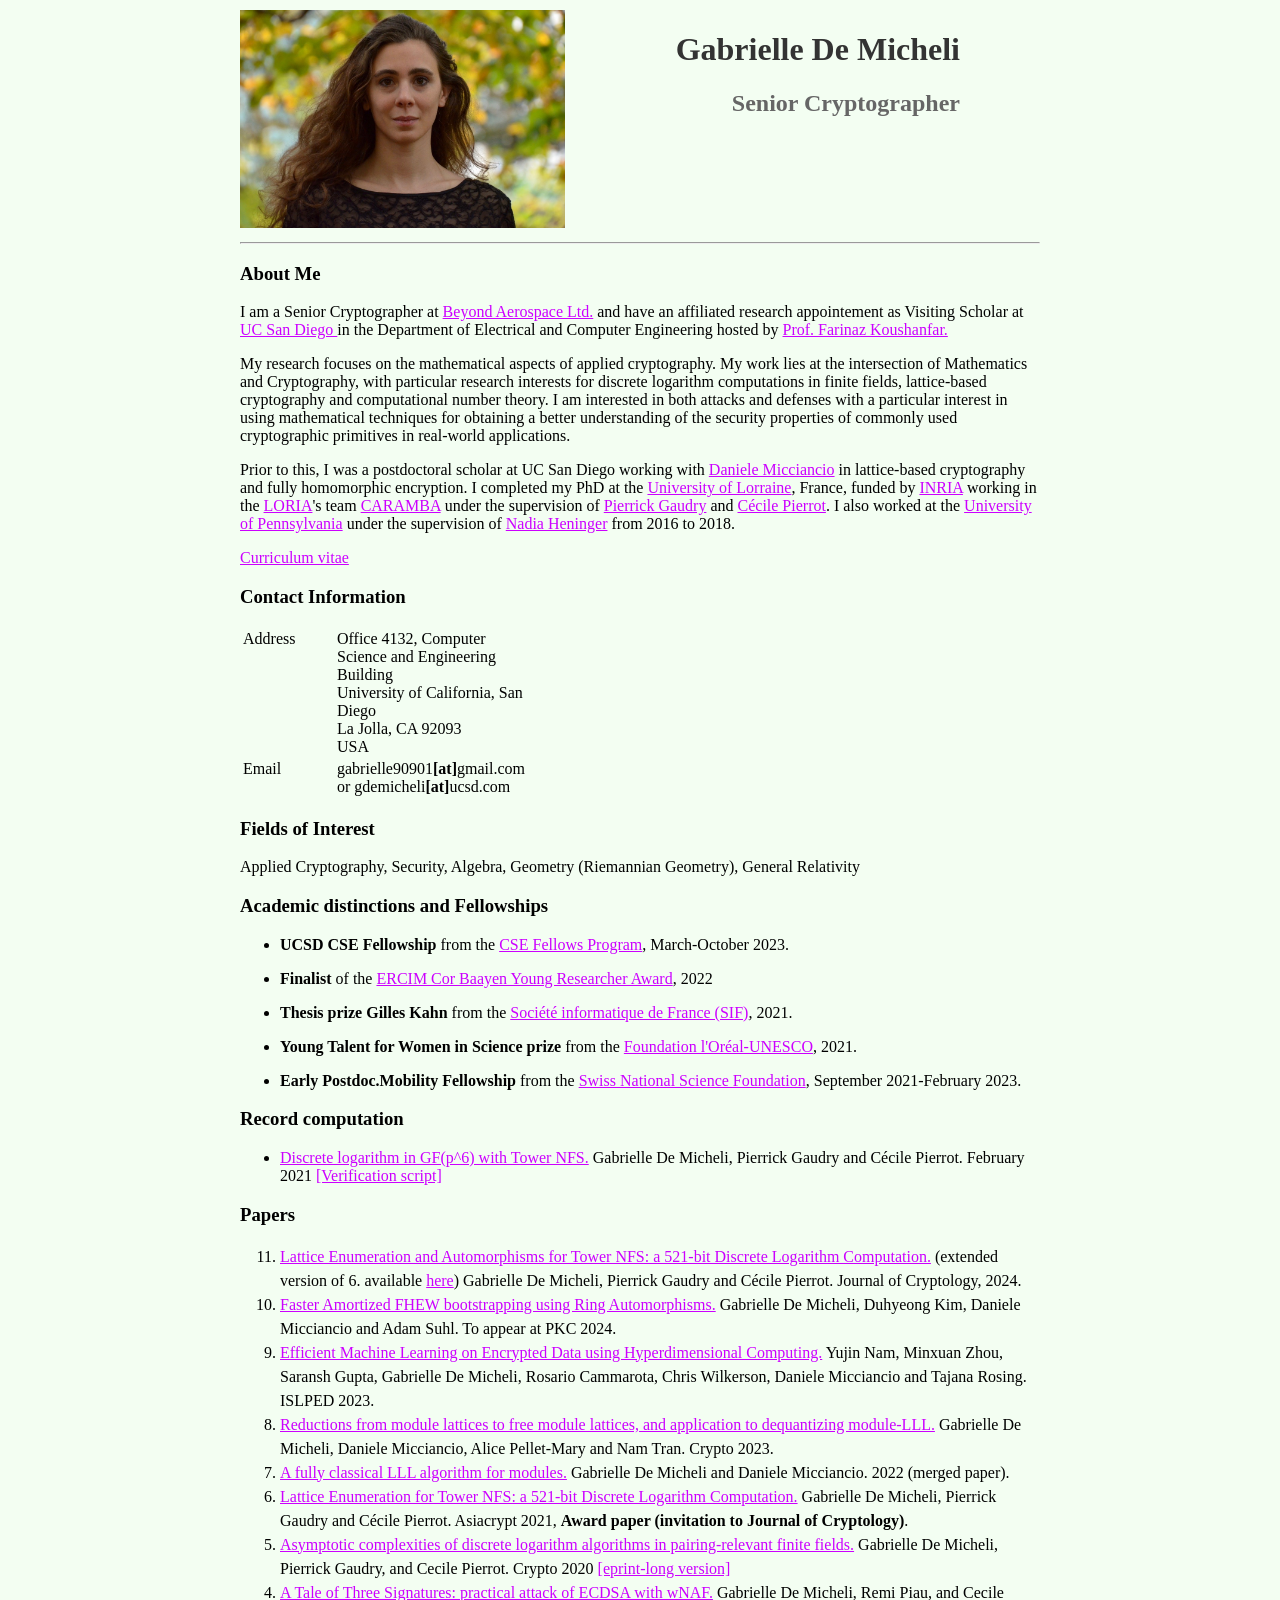
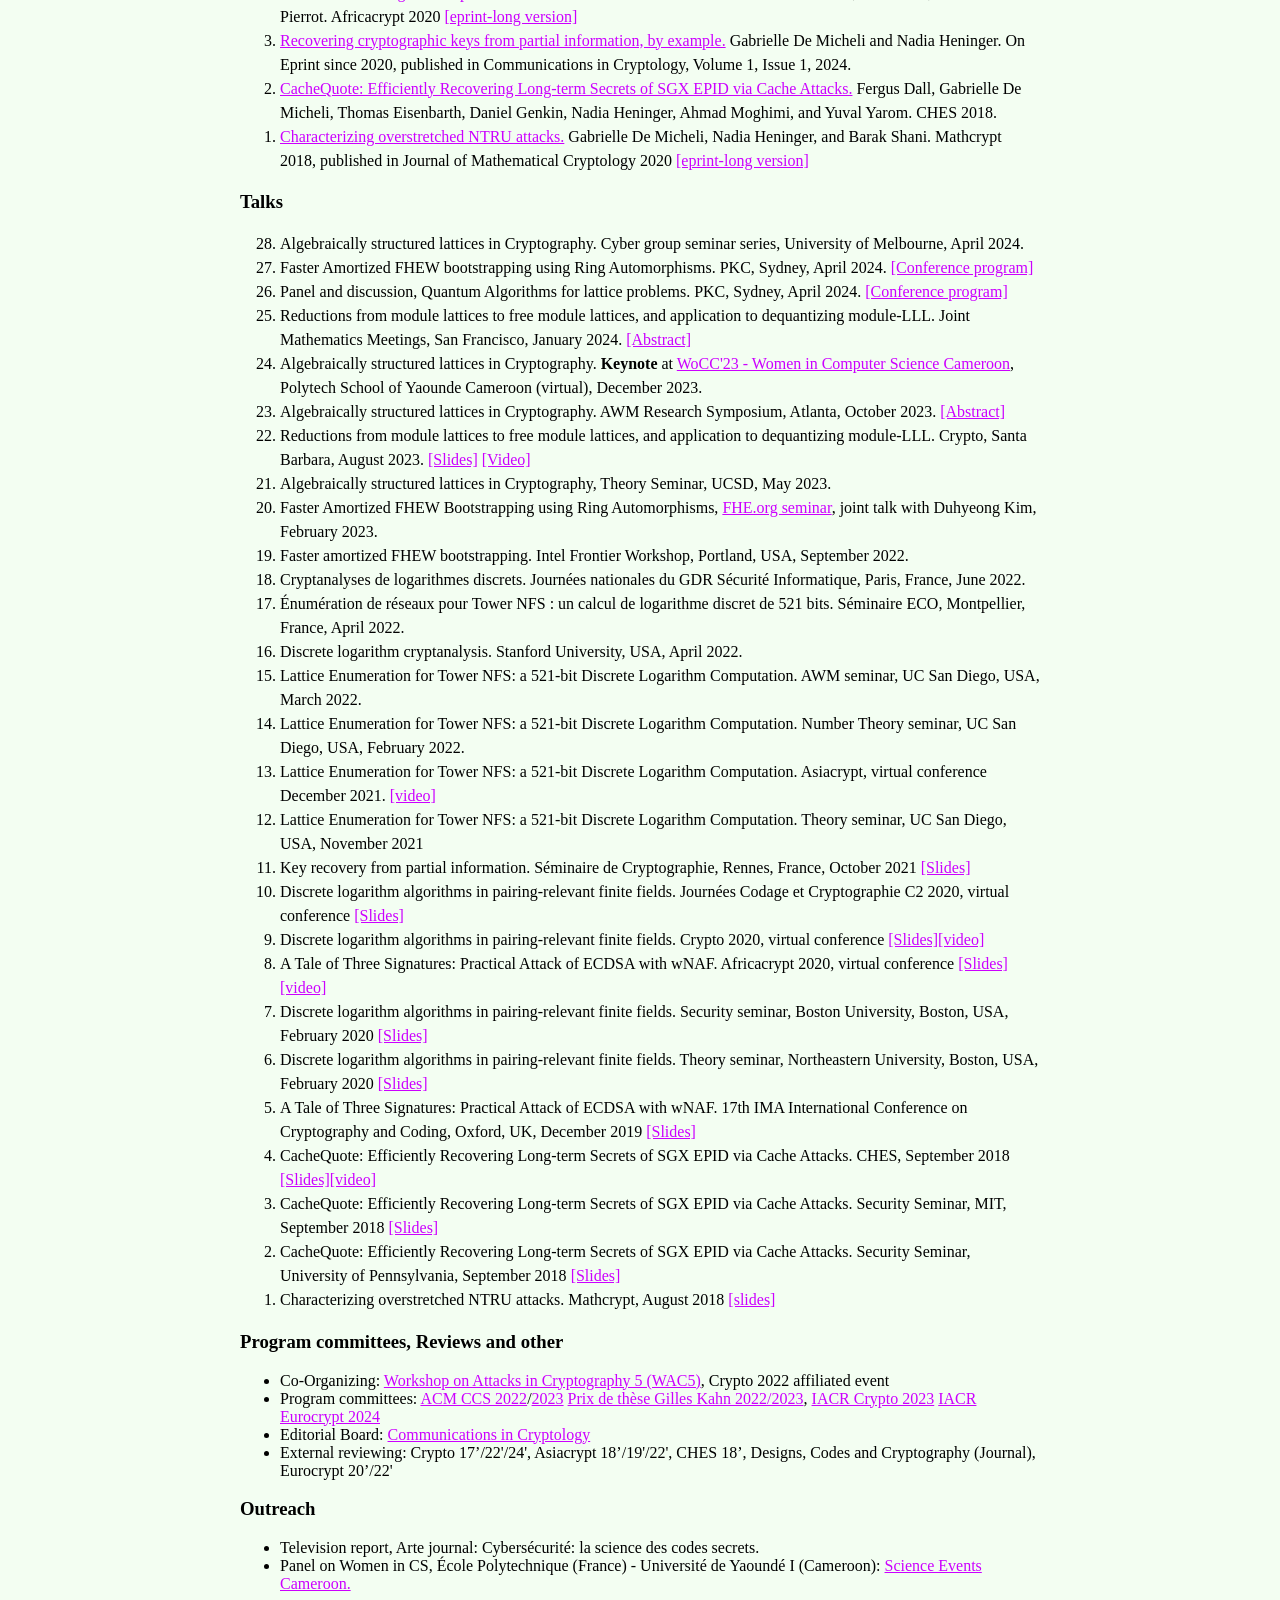
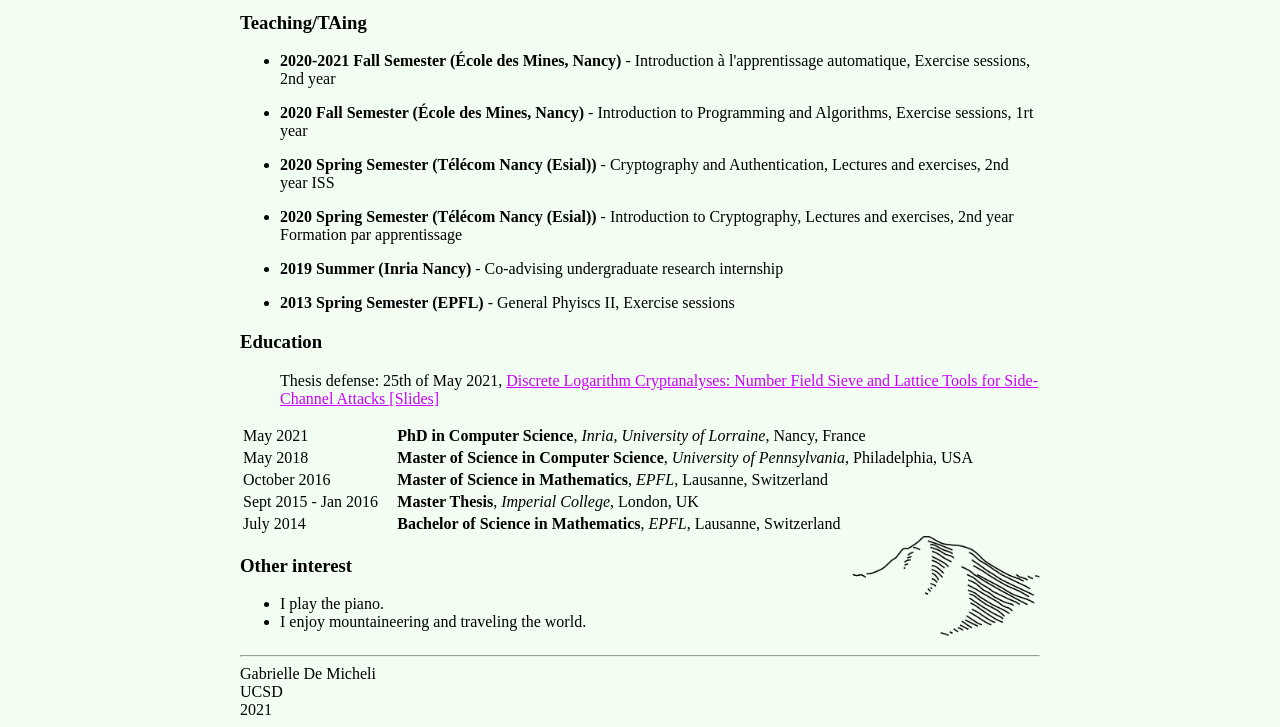
==== index.html @ eb9f6f43 "talk update" ====
<!doctype html>
<html>
  <head>
    <meta charset="utf-8">
    <meta name=keywords content="Gabrielle De Micheli"/> <meta name=description content="Gabrielle De Micheli's Personal Homepage"/>
    <title>Gabrielle De Micheli</title>
    <link rel="stylesheet" type="text/css" href="style.css" />
  </head>
  <body>
    <div class="content" itemscope itemtype="http://schema.org/Person" role="main">
	<div id="headshot" class="header"> <img itemprop="image" src="headshot.jpeg" alt="Gabrielle De Micheli" width="325px" height="218px" /> </div>
      <div id="header">
	<div id="heading">
	  <h1 itemprop="name"><span itemprop="givenName">Gabrielle</span><span itemprop="familyName"> De Micheli</span></h1>
	  <h2 itemprop="jobTitle">Senior Cryptographer</h2>
	</div>

      </div>
      <div id="information">
	<hr>
	<div id="about">
	  <h3>About Me</h3>

    <p> I am a Senior Cryptographer at <a href = "https://www.beyondaerospace.com/">Beyond Aerospace Ltd.</a> and have an affiliated research appointement as Visiting Scholar at <a href = "https://ece.ucsd.edu/">UC San Diego </a> in the Department of Electrical and Computer Engineering hosted by <a href="https://farinaz.eng.ucsd.edu/home">Prof. Farinaz Koushanfar.</a>

  
<p>My research focuses on the mathematical aspects of applied cryptography. My work lies at the intersection of Mathematics and 
Cryptography, with particular research interests for discrete logarithm computations in finite fields, lattice-based cryptography and computational number theory. I am interested
in both attacks and defenses with a particular interest in using mathematical techniques for obtaining
a better understanding of the security properties of commonly used cryptographic primitives in
real-world applications.   <p>

<p>Prior to this, I was a postdoctoral scholar at UC San Diego working with <a href="https://cseweb.ucsd.edu/~daniele/">Daniele Micciancio</a> in lattice-based cryptography and fully homomorphic encryption. I completed my PhD at the <a href="http://www.univ-lorraine.fr/">University of Lorraine</a>, France, funded by <a href="https://www.inria.fr/en/">INRIA</a> working in the <a href="http://www.loria.fr/fr/">LORIA</a>'s team <a href="http://caramba.loria.fr/">CARAMBA</a> under the supervision of <a href="https://members.loria.fr/PGaudry/
">Pierrick Gaudry</a> and <a href="https://members.loria.fr/CPierrot/
">Cécile Pierrot</a>. 
I also worked at the <a href="http://www.upenn.edu">University of Pennsylvania</a> under the supervision of <a href="https://www.cis.upenn.edu/~nadiah/">Nadia Heninger</a> from 2016 to 2018. <p>

<a href = "CV.pdf">Curriculum vitae</a>
	

	       
	<div id="contact">
	  <h3> Contact Information</h3>
	  <table>
            <tbody>
              <tr>
		<td width="90" height="95" valign="top">Address</td>
		<td width="160" valign="top" itemprop="address" itemtype="http://schema.org/PostalAddress"><span itemprop="streetAddress">Office 4132, Computer Science and Engineering Building<br />
		    University of California, San Diego<br />
		    La Jolla, CA </span><span itemprop="postalCode">92093</span><br />
		  <span itemprop="country">USA</span></td>
              </tr>
              <tr>
		<td height="36" valign="top">Email</td>
		<td valign="top">gabrielle90901<strong>[at]</strong>gmail.com or gdemicheli<strong>[at]</strong>ucsd.com </td>



            </tbody>
	  </table>
	</div>

	<div id="interests">
	  <h3>Fields of Interest</h3>
	  <p>Applied Cryptography, Security, Algebra, Geometry (Riemannian Geometry), General Relativity</p>
	</div>

    <div id="academic distinctions">
    <h3>Academic distinctions and Fellowships</h3>
     <ul>
    <li><strong>UCSD CSE Fellowship</strong> from the <a href="https://sites.google.com/eng.ucsd.edu/cse-fellows/">CSE Fellows Program</a>, March-October 2023.</li>
    </ul>
    <ul>
      <li>
    <strong>Finalist</strong> of the <a href ="https://www.ercim.eu/news/517-fabio-carrara-is-the-winner-of-the-2022-ercim-cor-baayen-young-researcher-award">ERCIM Cor Baayen Young Researcher Award</a>, 2022
  </li>
    </ul>
      <ul>
    <li><strong>Thesis prize Gilles Kahn</strong> from the <a href="https://www.societe-informatique-de-france.fr/recherche/prix-de-these-gilles-kahn/">Société informatique de France (SIF)</a>, 2021.</li>
    </ul>
     <ul>
    <li><strong>Young Talent for Women in Science prize</strong> from the <a href="https://www.forwomeninscience.com/authority/france---national-program">Foundation l'Oréal-UNESCO</a>, 2021.</li>
    </ul>
    <ul>
    <li><strong>Early Postdoc.Mobility Fellowship</strong> from the <a href="https://www.snf.ch/en">Swiss National Science Foundation</a>, September 2021-February 2023.</li>
    </ul>
  </div>



<div id = "Record computation">
         <h3>Record computation</h3>
         <ul>
<li>  <a href = "announce.txt">Discrete logarithm in GF(p^6) with Tower NFS.</a> Gabrielle De Micheli, Pierrick Gaudry and  Cécile Pierrot. February 2021 <a href = "verif_log.sage">[Verification script]</a></li>
</ul>
</div>

<!-- <div id = "Preprints">
         <h3>Preprints</h3>
         
         <ol reversed style="line-height: 1.5em; margin-bottom: 15px">
          <li>  <a href = "https://eprint.iacr.org/2023/112">Faster Amortized FHEW bootstrapping using Ring Automorphisms.</a> Gabrielle De Micheli, Duhyeong Kim, Daniele Micciancio and Adam Suhl. 2023 (In submission)
</li>
          <li>  <a href = "https://eprint.iacr.org/2022/1356">A fully classical LLL algorithm for modules.</a> Gabrielle De Micheli and Daniele Micciancio. 2022 (In submission)
</li>
<li>  <a href = "https://eprint.iacr.org/2020/1506">Recovering cryptographic keys from partial information, by example.</a> Gabrielle De Micheli and Nadia Heninger. 2020
</li>

</ol>
</div> --> 

      <div id = "Papers">
         <h3>Papers</h3>
         <ol reversed style="line-height: 1.5em; margin-bottom: 15px">

          <li> <a href = "https://link.springer.com/article/10.1007/s00145-023-09487-x">Lattice Enumeration and Automorphisms for Tower NFS: a 521-bit Discrete Logarithm Computation.</a> (extended version of 6. available <a href = "https://inria.hal.science/hal-04269837/">here</a>) Gabrielle De Micheli, Pierrick Gaudry and Cécile Pierrot. Journal of Cryptology, 2024.
<li>  <a href = "https://eprint.iacr.org/2023/112">Faster Amortized FHEW bootstrapping using Ring Automorphisms.</a> Gabrielle De Micheli, Duhyeong Kim, Daniele Micciancio and Adam Suhl. To appear at PKC 2024.
</li>
         	<li> <a href = "https://ieeexplore.ieee.org/abstract/document/10244262">Efficient Machine Learning on Encrypted Data using Hyperdimensional Computing.</a> Yujin Nam, Minxuan Zhou, Saransh Gupta, Gabrielle De Micheli, Rosario Cammarota, Chris Wilkerson, Daniele Micciancio and Tajana Rosing. ISLPED 2023.
         	</li>	
           
<li>  <a href = "https://eprint.iacr.org/2023/886">Reductions from module lattices to free module lattices, and application to dequantizing module-LLL.</a> Gabrielle De Micheli, Daniele Micciancio, Alice Pellet-Mary and Nam Tran. Crypto 2023. </li>
         
 <li>  <a href = "https://eprint.iacr.org/2022/1356">A fully classical LLL algorithm for modules.</a> Gabrielle De Micheli and Daniele Micciancio. 2022 (merged paper).
</li>

<li>  <a href = "https://eprint.iacr.org/2021/707"> Lattice Enumeration for Tower NFS: a 521-bit Discrete Logarithm Computation.</a> Gabrielle De Micheli, Pierrick Gaudry and Cécile Pierrot. Asiacrypt 2021, <strong>Award paper (invitation to Journal of Cryptology)</strong>.
</li>
<li>  <a href = "https://link.springer.com/chapter/10.1007%2F978-3-030-56880-1_2">Asymptotic complexities of discrete logarithm algorithms in pairing-relevant finite fields.</a> Gabrielle De Micheli, Pierrick Gaudry, and Cecile Pierrot. Crypto 2020 <a href = "https://eprint.iacr.org/2020/329">[eprint-long version]</a>
</li>
<li> <a href="https://link.springer.com/chapter/10.1007/978-3-030-51938-4_18">A Tale of Three Signatures: practical attack of ECDSA with wNAF.</a> Gabrielle De Micheli, Remi Piau, and Cecile Pierrot. Africacrypt 2020 <a href = "https://eprint.iacr.org/2019/861">[eprint-long version]</a>
</li>
<li>  <a href = "https://cic.iacr.org/p/1/1/28/pdf">Recovering cryptographic keys from partial information, by example.</a> Gabrielle De Micheli and Nadia Heninger. On Eprint since 2020, published in Communications in Cryptology, Volume 1, Issue 1, 2024.
</li>

    <li> <a href="https://tches.iacr.org/index.php/TCHES/article/view/879/831">CacheQuote: Efficiently Recovering Long-term 
Secrets of SGX EPID via Cache Attacks.</a> Fergus Dall, Gabrielle De 
Micheli, Thomas 
Eisenbarth, Daniel Genkin, Nadia Heninger, Ahmad Moghimi, and Yuval Yarom. CHES 2018.  </li>

<li> <a href="https://www.degruyter.com/view/journals/jmc/14/1/article-p110.xml?rskey=WZPDVM&result=1&tab_body=pdf-74962">Characterizing overstretched NTRU attacks.</a> Gabrielle De Micheli, Nadia Heninger, and Barak Shani. Mathcrypt 2018, published in Journal of Mathematical Cryptology 2020 <a href = "https://eprint.iacr.org/2018/630">[eprint-long version]</a>
</li>
</ol>
</div>



<div id = "Talks">
<h3>Talks</h3>
<ol reversed style="line-height: 1.5em; margin-bottom: 15px">
  <li>Algebraically structured lattices in Cryptography. Cyber group seminar series, University of Melbourne, April 2024.
  </li>
  <li>Faster Amortized FHEW bootstrapping using Ring Automorphisms. PKC, Sydney, April 2024. <a href="https://pkc.iacr.org/2024/program.php">[Conference program]</a>
  </li>
   <li>Panel and discussion, Quantum Algorithms for lattice problems. PKC, Sydney, April 2024. <a href="https://pkc.iacr.org/2024/program.php">[Conference program]</a>
  </li>
   <li>Reductions from module lattices to free module lattices, and application to dequantizing module-LLL. Joint Mathematics Meetings, San Francisco, January 2024. <a href="https://meetings.ams.org/math/jmm2024/meetingapp.cgi/Paper/32375">[Abstract]</a>
    <li>Algebraically structured lattices in Cryptography. <strong>Keynote</strong> at <a href="https://science-events-cameroon.github.io/2023/">WoCC'23 - Women in Computer Science Cameroon</a>, Polytech School of Yaounde Cameroon (virtual), December 2023.
  <li> Algebraically structured lattices in Cryptography. AWM Research Symposium, Atlanta, October 2023. <a href="https://awm-math.org/abstract/algebraically-structured-lattices-in-cryptography/">[Abstract]</a>
  <li>Reductions from module lattices to free module lattices, and application to dequantizing module-LLL. Crypto, Santa Barbara, August 2023. <a href="https://iacr.org/submit/files/slides/2023/crypto/crypto2023/102/slides.pdf">[Slides]</a> <a href="https://www.youtube.com/watch?v=ihJPQxnPcsw">[Video]</a>
  </li>
  <li>Algebraically structured lattices in Cryptography, Theory Seminar, UCSD, May 2023.
  </li>
	<li>Faster Amortized FHEW Bootstrapping using Ring Automorphisms, <a href="https://fhe.org/meetups/Faster_Amortized_FHE_bootstrapping_using_Ring_Automorphisms">FHE.org seminar</a>, joint talk with Duhyeong Kim, February 2023.
	</li>
  <li> Faster amortized FHEW bootstrapping. Intel Frontier Workshop, Portland, USA, September 2022.

  </li>
    <li> Cryptanalyses de logarithmes discrets. Journées nationales du GDR Sécurité Informatique, Paris, France, June 2022.
</li>
	<li> Énumération de réseaux pour Tower NFS : un calcul de logarithme discret de 521 bits. Séminaire ECO, Montpellier, France, April 2022.
</li>
<li> Discrete logarithm cryptanalysis. Stanford University, USA, April 2022.
</li>
  <li> Lattice Enumeration for Tower NFS: a 521-bit Discrete Logarithm Computation. AWM seminar, UC San Diego, USA, March 2022.
</li>

<li> Lattice Enumeration for Tower NFS: a 521-bit Discrete Logarithm Computation. Number Theory seminar, UC San Diego, USA, February 2022.
</li>

<li> Lattice Enumeration for Tower NFS: a 521-bit Discrete Logarithm Computation. Asiacrypt, virtual conference December 2021. <a href="https://www.youtube.com/watch?v=8DKfEInqdqY">[video]</a>
</li>

<li> Lattice Enumeration for Tower NFS: a 521-bit Discrete Logarithm Computation. Theory seminar, UC San Diego, USA, November 2021 
</li>

<li> Key recovery from partial information. Séminaire de Cryptographie, Rennes, France, October 2021 <a href="slides/seminaire_rennes.pdf">[Slides]</a>
</li>

<li> Discrete logarithm algorithms in pairing-relevant finite fields. Journées Codage et Cryptographie C2 2020, virtual conference <a href="slides/C2_DeMicheli.pdf">[Slides]</a>
</li>

<li> Discrete logarithm algorithms in pairing-relevant finite fields. Crypto 2020, virtual conference <a href="slides/DLP_crypto.pdf">[Slides]</a><a href="https://www.youtube.com/watch?v=O6MLghPbf8Y">[video]</a>
</li>

<li> A Tale of Three Signatures: Practical Attack of ECDSA with wNAF. Africacrypt 2020, virtual conference <a href="slides/ECDSA_africacrypt_slides.pdf">[Slides]</a><a href="https://www.youtube.com/watch?v=dedSrI77RTA&feature=youtu.be">[video]</a>
</li>

<li> Discrete logarithm algorithms in pairing-relevant finite fields. Security seminar, Boston University, Boston, USA, February 2020 <a href="slides/DLP_BU.pdf">[Slides]</a>
</li>

<li> Discrete logarithm algorithms in pairing-relevant finite fields. Theory seminar, Northeastern University, Boston, USA, February 2020 <a href="slides/DLP_northeastern.pdf">[Slides]</a>
</li>

<li> A Tale of Three Signatures: Practical Attack of ECDSA with wNAF. 17th IMA International Conference on Cryptography and Coding, Oxford, UK, December 2019 <a href="slides/ECDSA.pdf">[Slides]</a>
</li>

<li> CacheQuote: Efficiently Recovering Long-term 
Secrets of SGX EPID via Cache Attacks. CHES, September 2018 <a href="slides/ches2018-slides.pdf">[Slides]</a><a href="https://www.youtube.com/watch?v=sF-blcbwcNo&t=0s&index=35&list=PLeeS-3Ml-rppkxRlrdKrNOtY6cX68RPe-">[video]</a>
</li>

<li> CacheQuote: Efficiently Recovering Long-term 
Secrets of SGX EPID via Cache Attacks. Security Seminar, MIT, September 2018 <a href="slides/mit_slides.pdf">[Slides]</a>
</li>

<li> CacheQuote: Efficiently Recovering Long-term 
Secrets of SGX EPID via Cache Attacks. Security Seminar, University of Pennsylvania, September 2018 <a href="slides/penn_slides.pdf">[Slides]</a>
</li>

<li> Characterizing overstretched NTRU attacks. Mathcrypt, August 2018 <a 
href="https://drive.google.com/file/d/1-qVaHGmfSy0UGIK031G1xA9aWpy-0-uT/view">[slides]</a>
</li>
</ol>
</div>

<div id = "Program committees, Reviews and other">
<h3>Program committees, Reviews and other</h3>
<ul>
  <li>Co-Organizing: <a href = "https://crypto.iacr.org/2022/wac.php">Workshop on Attacks in Cryptography 5 (WAC5)</a>, Crypto 2022 affiliated event</li>
<li> Program committees: <a href = "https://www.sigsac.org/ccs/CCS2022/">ACM CCS 2022</a>/<a href = "https://www.sigsac.org/ccs/CCS2023/">2023</a> <a href= "https://www.societe-informatique-de-france.fr/recherche/prix-de-these-gilles-kahn/">Prix de thèse Gilles Kahn 2022/2023</a>, <a href = "https://crypto.iacr.org/2023/">IACR Crypto 2023</a>    
  <a href = "https://eurocrypt.iacr.org/2024/">IACR Eurocrypt 2024</a>
 </li>
 <li> Editorial Board: <a href= "https://cic.iacr.org/">Communications in Cryptology</a>
 </li>
<li> External reviewing: Crypto 17’/22'/24', Asiacrypt 18’/19'/22', CHES 18’, Designs, Codes and Cryptography (Journal), Eurocrypt 20’/22'</li>
</ul>
</div>

<div id = "Outreach">
<h3>Outreach</h3>
<ul>
<li> Television report, Arte journal: Cybersécurité: la science des codes secrets.
</li>
<li>
  Panel on Women in CS, École Polytechnique (France) - Université de Yaoundé I (Cameroon): <a href="https://scienceprojectscmr.github.io/index.html#speakers"> Science Events Cameroon.</a>
  </li>
</ul>
</div>



<div id="tutoring">
          <h3>Teaching/TAing</h3>
                     <ul>
            <li> <strong>2020-2021 Fall Semester (École des Mines, Nancy)</strong> - Introduction à l'apprentissage
	automatique, Exercise sessions, 2nd year</li>
          </ul>
                     <ul>
            <li> <strong>2020 Fall Semester (École des Mines, Nancy)</strong> - Introduction to Programming and Algorithms, Exercise sessions, 1rt year</li>
          </ul>
                    <ul>
            <li> <strong>2020 Spring Semester (Télécom Nancy (Esial))</strong> - Cryptography and Authentication, Lectures and exercises, 2nd year ISS</li>
          </ul>
                    <ul>
            <li> <strong>2020 Spring Semester (Télécom Nancy (Esial))</strong> - Introduction to Cryptography, Lectures and exercises, 2nd year Formation par apprentissage</li>
          </ul>
           <ul>
            <li> <strong>2019 Summer (Inria Nancy)</strong> - Co-advising undergraduate research internship</li>
          </ul>
          <ul>
            <li> <strong>2013 Spring Semester (EPFL)</strong> - General Phyiscs II, Exercise sessions</li>
          </ul>
        </div>
      </div>
  </div>
  <div id="education">
    <h3>Education</h3>
    <table id="education-table">
    <tr>
              <th>May 2021</th>
              <th><span>PhD in Computer Science</span>,<span> Inria, University of Lorraine</span>, Nancy, France</th>
            </tr>
            <ul>
            Thesis defense: 25th of May 2021, <a href="thesis/these.pdf">Discrete Logarithm Cryptanalyses: Number Field Sieve and Lattice Tools for Side-Channel Attacks </a><a href="thesis/thesis_presentation.pdf">[Slides]</a>
            </ul>
            <tr>
        <th>May 2018</th>
        <th><span>Master of Science in Computer Science</span>,<span> University of Pennsylvania</span>, Philadelphia, USA</th>
      </tr>
      <tr>
        <th>October 2016</th>
        <th><span>Master of Science in Mathematics</span>,<span> EPFL</span>, Lausanne, Switzerland</th>
      </tr>
      <tr>
        <th>Sept 2015 - Jan 2016</th>
        <th><span>Master Thesis</span>,<span> Imperial College</span>, London, UK</th>
      </tr>
      <tr>
        <th>July 2014</th>
        <th><span>Bachelor of Science in Mathematics</span>,<span> EPFL</span>, Lausanne, Switzerland</th>
       </tr>
    </table>
      </div>

      <div id="miscellaneous">
	<h3>Other interest</h3>
	<ul>
	  <li>I play the piano.</li>
	  <li>I enjoy mountaineering and traveling the world. </li>
	</ul>
      </div>
      <div id="mountains">
	<img src="mountain-line.png" height=100 />
      </div>
	<div style="clear:both;"></div>
      <hr>
      <footer>Gabrielle De Micheli<br>UCSD<br> 2021</footer>
    </div>

  </body>
</html>
---- style.css ----
@charset "utf-8";
/* CSS Document */

body {
		font-family:Cambria, "Hoefler Text", "Liberation Serif", Arial, "Arial", sans-serif;
		background-color:#f3fef2;
}

a {
	color:#C0F;	
}

a:hover {
	color:#f14e32;	
}

#header {
	width:80%;
	margin: 10px auto auto auto;	
}

#header > div{
	display:inline-block;
}

#headshot {
	float:left;
	margin-bottom:10px;;		
}

#heading {
    float:right;
    text-align:right;
}

h1 {
	
	font-size:xx-large;
	color:#333
}

h2 {
	font-size: x-large;
	color: #666
}

#information {
	clear:both;
}

.content {
	max-width:800px;
	width:70%;
	margin-left:auto;
	margin-right:auto;	
}


#education-table {
    width:100%;
    text-align: left;
    font-weight: normal;
}
#education-table th {
    font-weight: inherit;
}
#education-table th span:first-child {
    font-weight: bold;
}
#education-table th span:nth-child(2) {
    font-style: italic;
}


#miscellaneous {
    float: left;
}

#mountains {
    float: right;
}
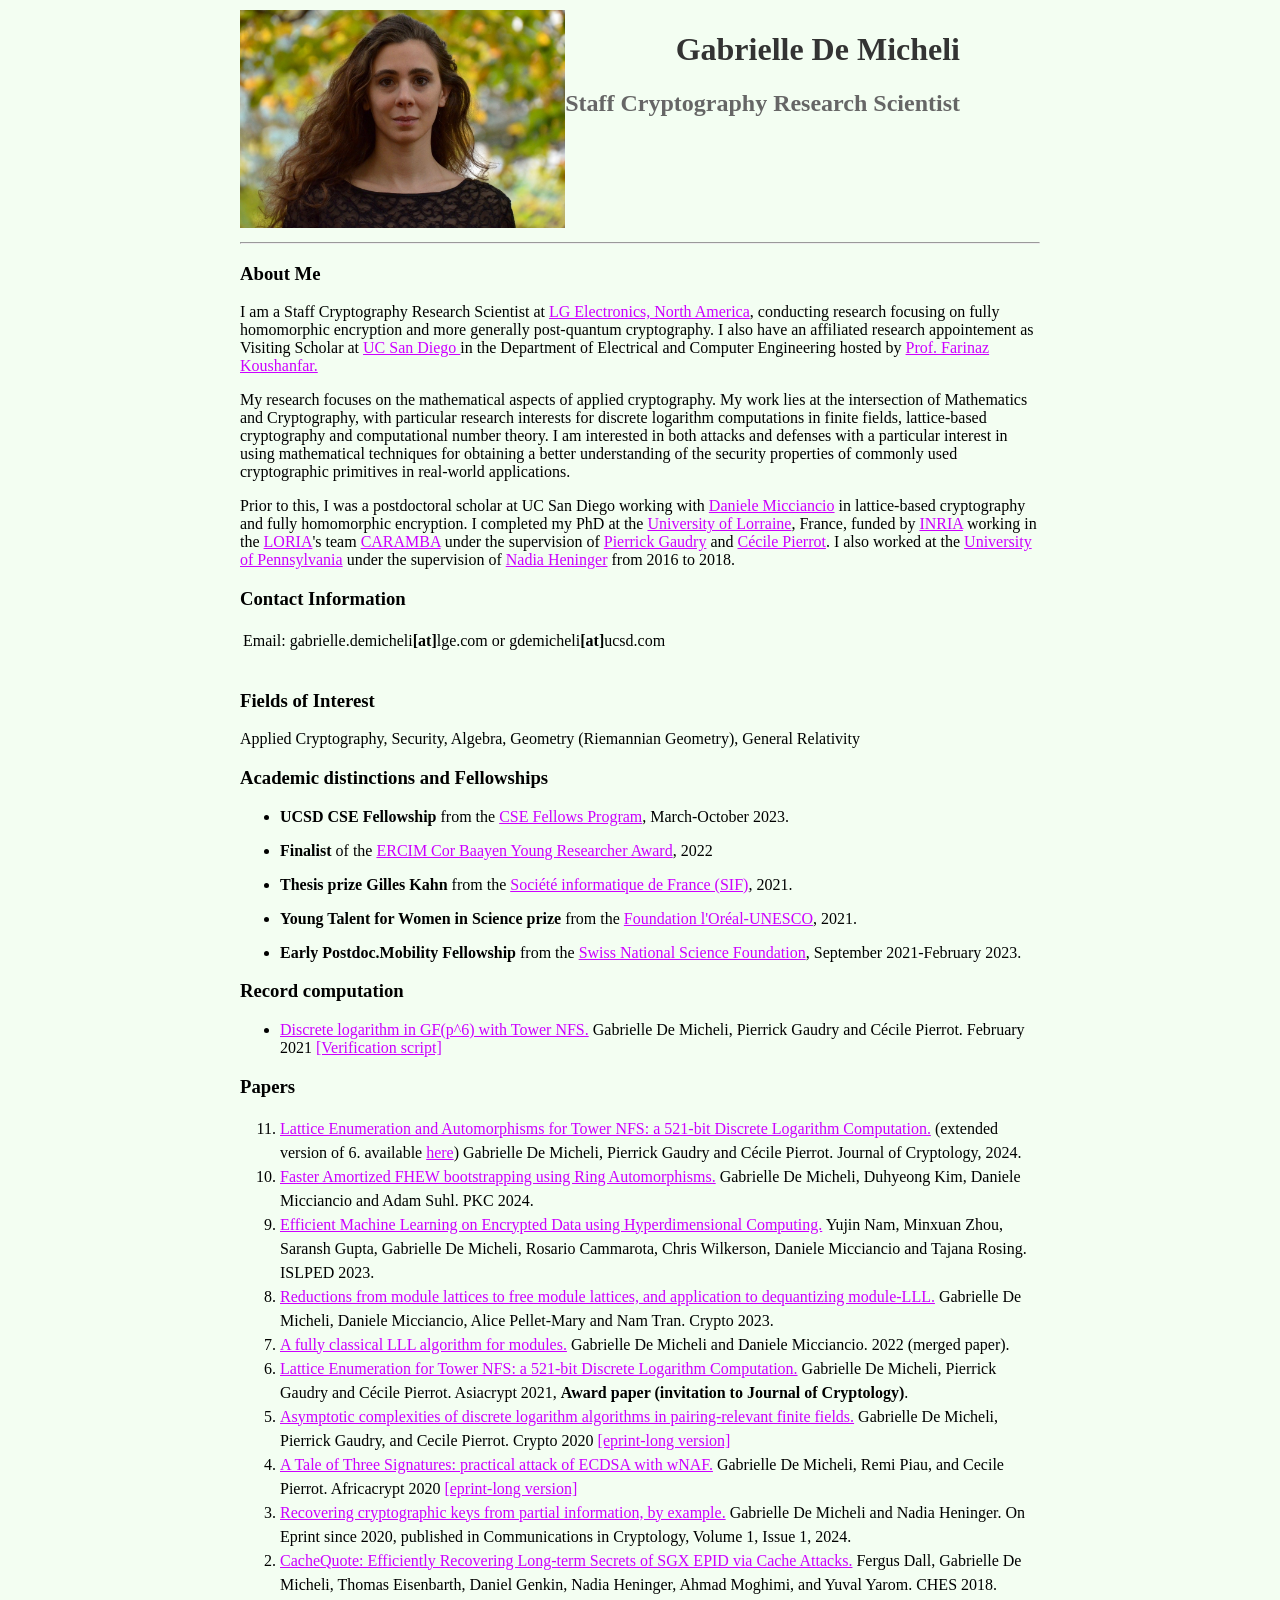
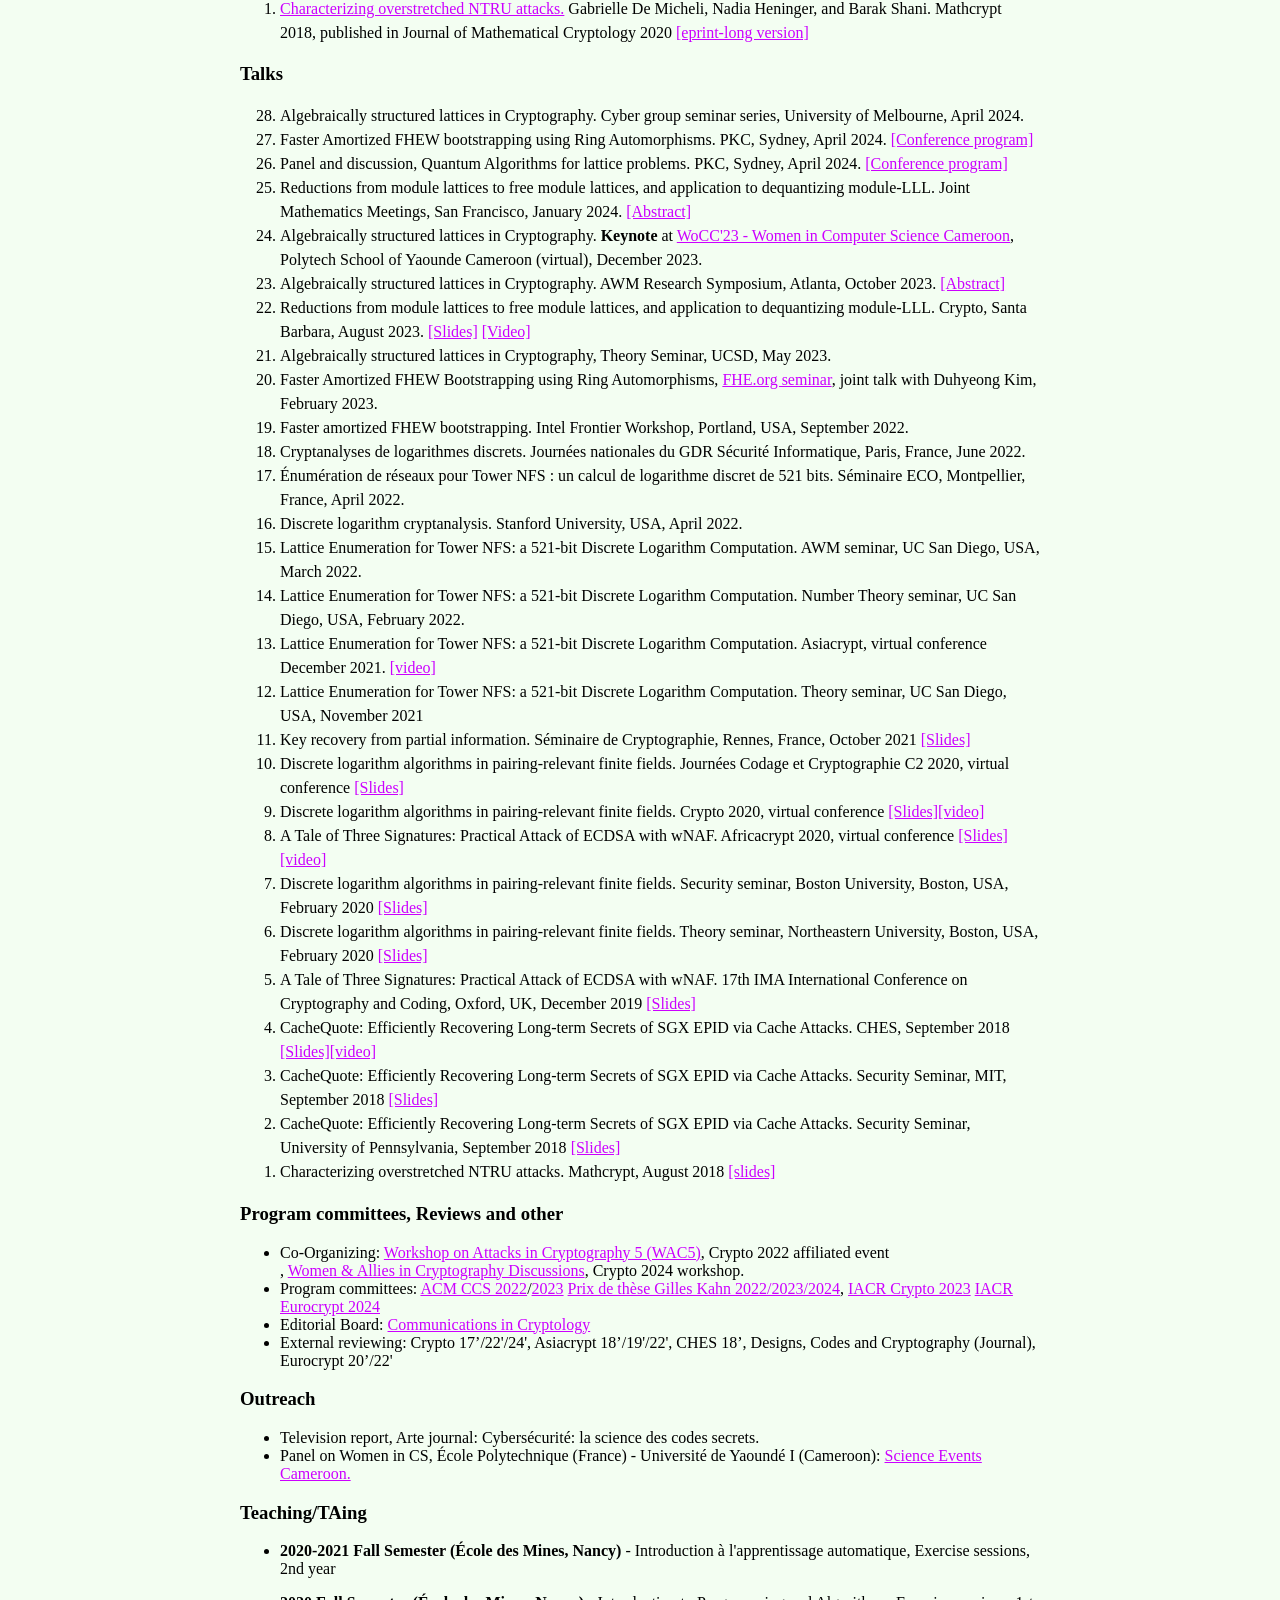
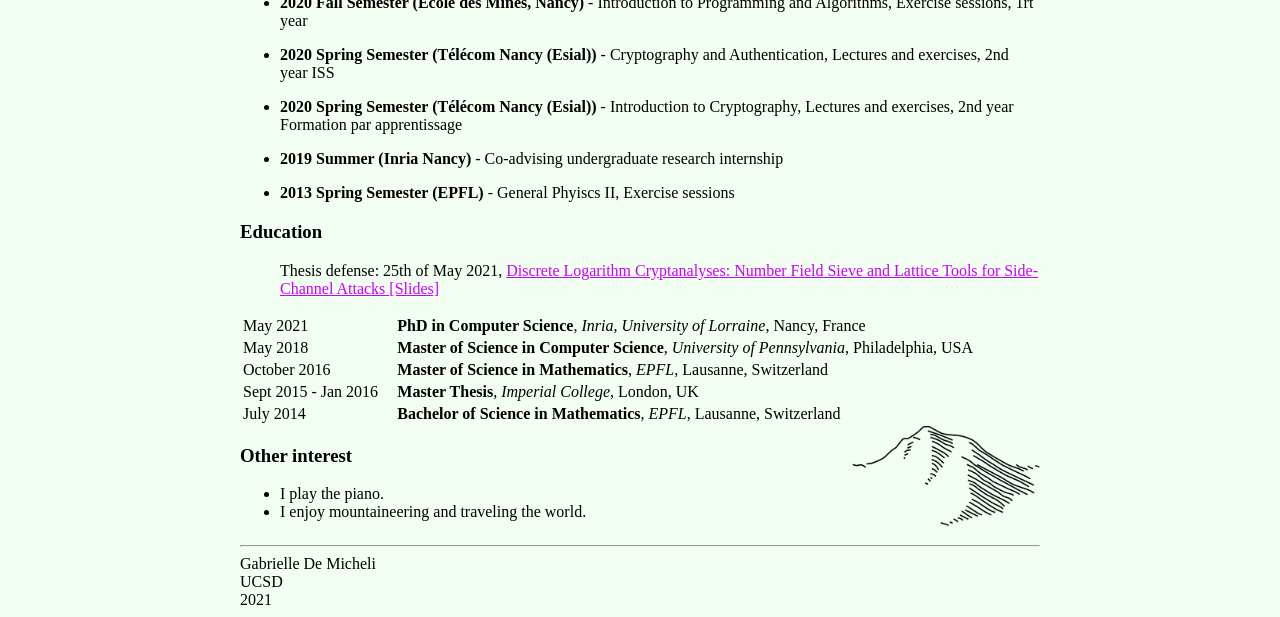
==== commit 6d8ba4fe: "update LG" ====
--- a/index.html
+++ b/index.html
@@ -12,7 +12,7 @@
       <div id="header">
 	<div id="heading">
 	  <h1 itemprop="name"><span itemprop="givenName">Gabrielle</span><span itemprop="familyName"> De Micheli</span></h1>
-	  <h2 itemprop="jobTitle">Senior Cryptographer</h2>
+	  <h2 itemprop="jobTitle">Staff Cryptography Research Scientist</h2>
 	</div>
 
       </div>
@@ -21,10 +21,9 @@
 	<div id="about">
 	  <h3>About Me</h3>
 
-    <p> I am a Senior Cryptographer at <a href = "https://www.beyondaerospace.com/">Beyond Aerospace Ltd.</a> and have an affiliated research appointement as Visiting Scholar at <a href = "https://ece.ucsd.edu/">UC San Diego </a> in the Department of Electrical and Computer Engineering hosted by <a href="https://farinaz.eng.ucsd.edu/home">Prof. Farinaz Koushanfar.</a>
-
-  
-<p>My research focuses on the mathematical aspects of applied cryptography. My work lies at the intersection of Mathematics and 
+    <p> I am a Staff Cryptography Research Scientist at <a href="https://lge-careers.com/">LG Electronics, North America</a>, conducting research focusing on fully homomorphic encryption and more generally post-quantum cryptography. I also have an affiliated research appointement as Visiting Scholar at <a href = "https://ece.ucsd.edu/">UC San Diego </a> in the Department of Electrical and Computer Engineering hosted by <a href="https://farinaz.eng.ucsd.edu/home">Prof. Farinaz Koushanfar.</a>
+
+  <p>My research focuses on the mathematical aspects of applied cryptography. My work lies at the intersection of Mathematics and 
 Cryptography, with particular research interests for discrete logarithm computations in finite fields, lattice-based cryptography and computational number theory. I am interested
 in both attacks and defenses with a particular interest in using mathematical techniques for obtaining
 a better understanding of the security properties of commonly used cryptographic primitives in
@@ -35,7 +34,6 @@
 ">Cécile Pierrot</a>. 
 I also worked at the <a href="http://www.upenn.edu">University of Pennsylvania</a> under the supervision of <a href="https://www.cis.upenn.edu/~nadiah/">Nadia Heninger</a> from 2016 to 2018. <p>
 
-<a href = "CV.pdf">Curriculum vitae</a>
 	
 
 	       
@@ -43,16 +41,9 @@
 	  <h3> Contact Information</h3>
 	  <table>
             <tbody>
-              <tr>
-		<td width="90" height="95" valign="top">Address</td>
-		<td width="160" valign="top" itemprop="address" itemtype="http://schema.org/PostalAddress"><span itemprop="streetAddress">Office 4132, Computer Science and Engineering Building<br />
-		    University of California, San Diego<br />
-		    La Jolla, CA </span><span itemprop="postalCode">92093</span><br />
-		  <span itemprop="country">USA</span></td>
-              </tr>
-              <tr>
-		<td height="36" valign="top">Email</td>
-		<td valign="top">gabrielle90901<strong>[at]</strong>gmail.com or gdemicheli<strong>[at]</strong>ucsd.com </td>
+   
+		<td height="36" valign="top">Email:</td>
+		<td valign="top">gabrielle.demicheli<strong>[at]</strong>lge.com or gdemicheli<strong>[at]</strong>ucsd.com </td>
 
 
 
@@ -114,7 +105,7 @@
          <ol reversed style="line-height: 1.5em; margin-bottom: 15px">
 
           <li> <a href = "https://link.springer.com/article/10.1007/s00145-023-09487-x">Lattice Enumeration and Automorphisms for Tower NFS: a 521-bit Discrete Logarithm Computation.</a> (extended version of 6. available <a href = "https://inria.hal.science/hal-04269837/">here</a>) Gabrielle De Micheli, Pierrick Gaudry and Cécile Pierrot. Journal of Cryptology, 2024.
-<li>  <a href = "https://eprint.iacr.org/2023/112">Faster Amortized FHEW bootstrapping using Ring Automorphisms.</a> Gabrielle De Micheli, Duhyeong Kim, Daniele Micciancio and Adam Suhl. To appear at PKC 2024.
+<li>  <a href = "https://eprint.iacr.org/2023/112">Faster Amortized FHEW bootstrapping using Ring Automorphisms.</a> Gabrielle De Micheli, Duhyeong Kim, Daniele Micciancio and Adam Suhl. PKC 2024.
 </li>
          	<li> <a href = "https://ieeexplore.ieee.org/abstract/document/10244262">Efficient Machine Learning on Encrypted Data using Hyperdimensional Computing.</a> Yujin Nam, Minxuan Zhou, Saransh Gupta, Gabrielle De Micheli, Rosario Cammarota, Chris Wilkerson, Daniele Micciancio and Tajana Rosing. ISLPED 2023.
          	</li>	
@@ -226,8 +217,8 @@
 <div id = "Program committees, Reviews and other">
 <h3>Program committees, Reviews and other</h3>
 <ul>
-  <li>Co-Organizing: <a href = "https://crypto.iacr.org/2022/wac.php">Workshop on Attacks in Cryptography 5 (WAC5)</a>, Crypto 2022 affiliated event</li>
-<li> Program committees: <a href = "https://www.sigsac.org/ccs/CCS2022/">ACM CCS 2022</a>/<a href = "https://www.sigsac.org/ccs/CCS2023/">2023</a> <a href= "https://www.societe-informatique-de-france.fr/recherche/prix-de-these-gilles-kahn/">Prix de thèse Gilles Kahn 2022/2023</a>, <a href = "https://crypto.iacr.org/2023/">IACR Crypto 2023</a>    
+  <li>Co-Organizing: <a href = "https://crypto.iacr.org/2022/wac.php">Workshop on Attacks in Cryptography 5 (WAC5)</a>, Crypto 2022 affiliated event</li>, <a href = "https://www.womenincryptography.com/workshop/">Women & Allies in Cryptography Discussions</a>, Crypto 2024 workshop.
+<li> Program committees: <a href = "https://www.sigsac.org/ccs/CCS2022/">ACM CCS 2022</a>/<a href = "https://www.sigsac.org/ccs/CCS2023/">2023</a> <a href= "https://www.societe-informatique-de-france.fr/recherche/prix-de-these-gilles-kahn/">Prix de thèse Gilles Kahn 2022/2023/2024</a>, <a href = "https://crypto.iacr.org/2023/">IACR Crypto 2023</a>    
   <a href = "https://eurocrypt.iacr.org/2024/">IACR Eurocrypt 2024</a>
  </li>
  <li> Editorial Board: <a href= "https://cic.iacr.org/">Communications in Cryptology</a>
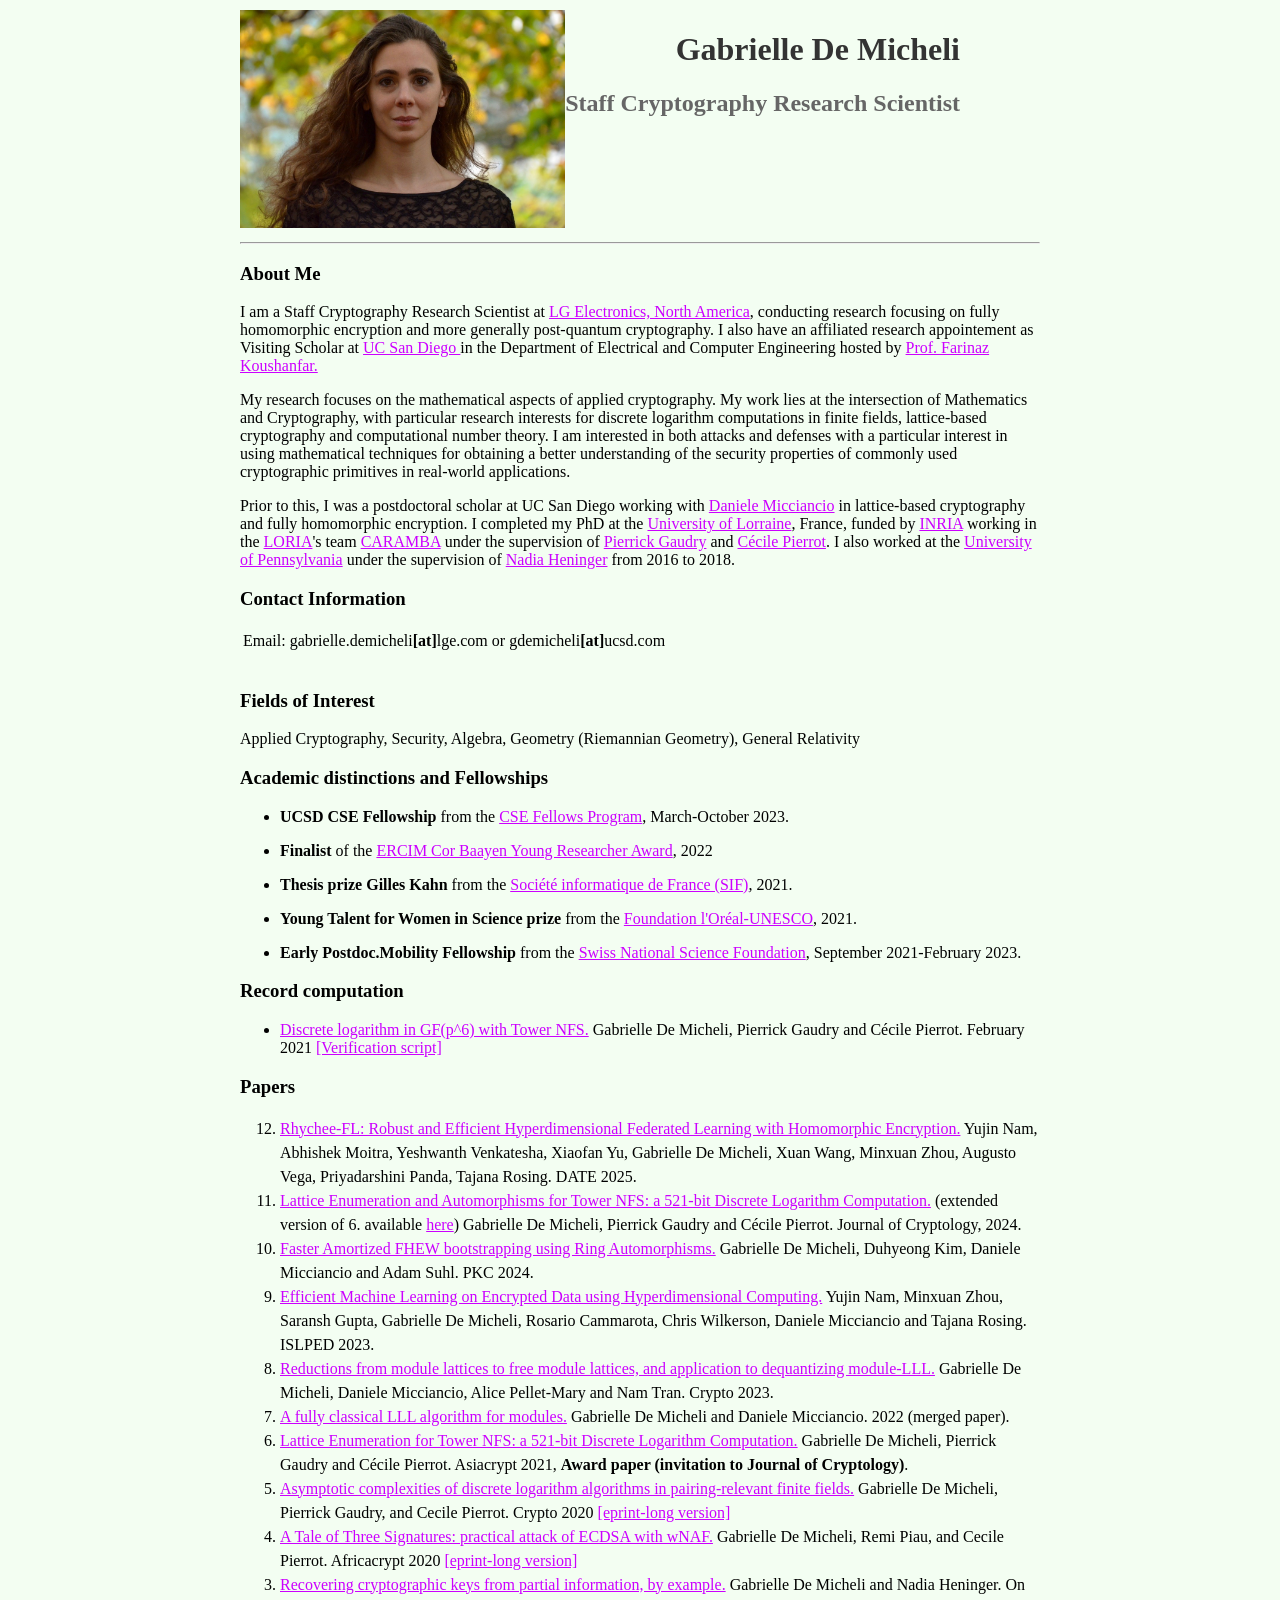
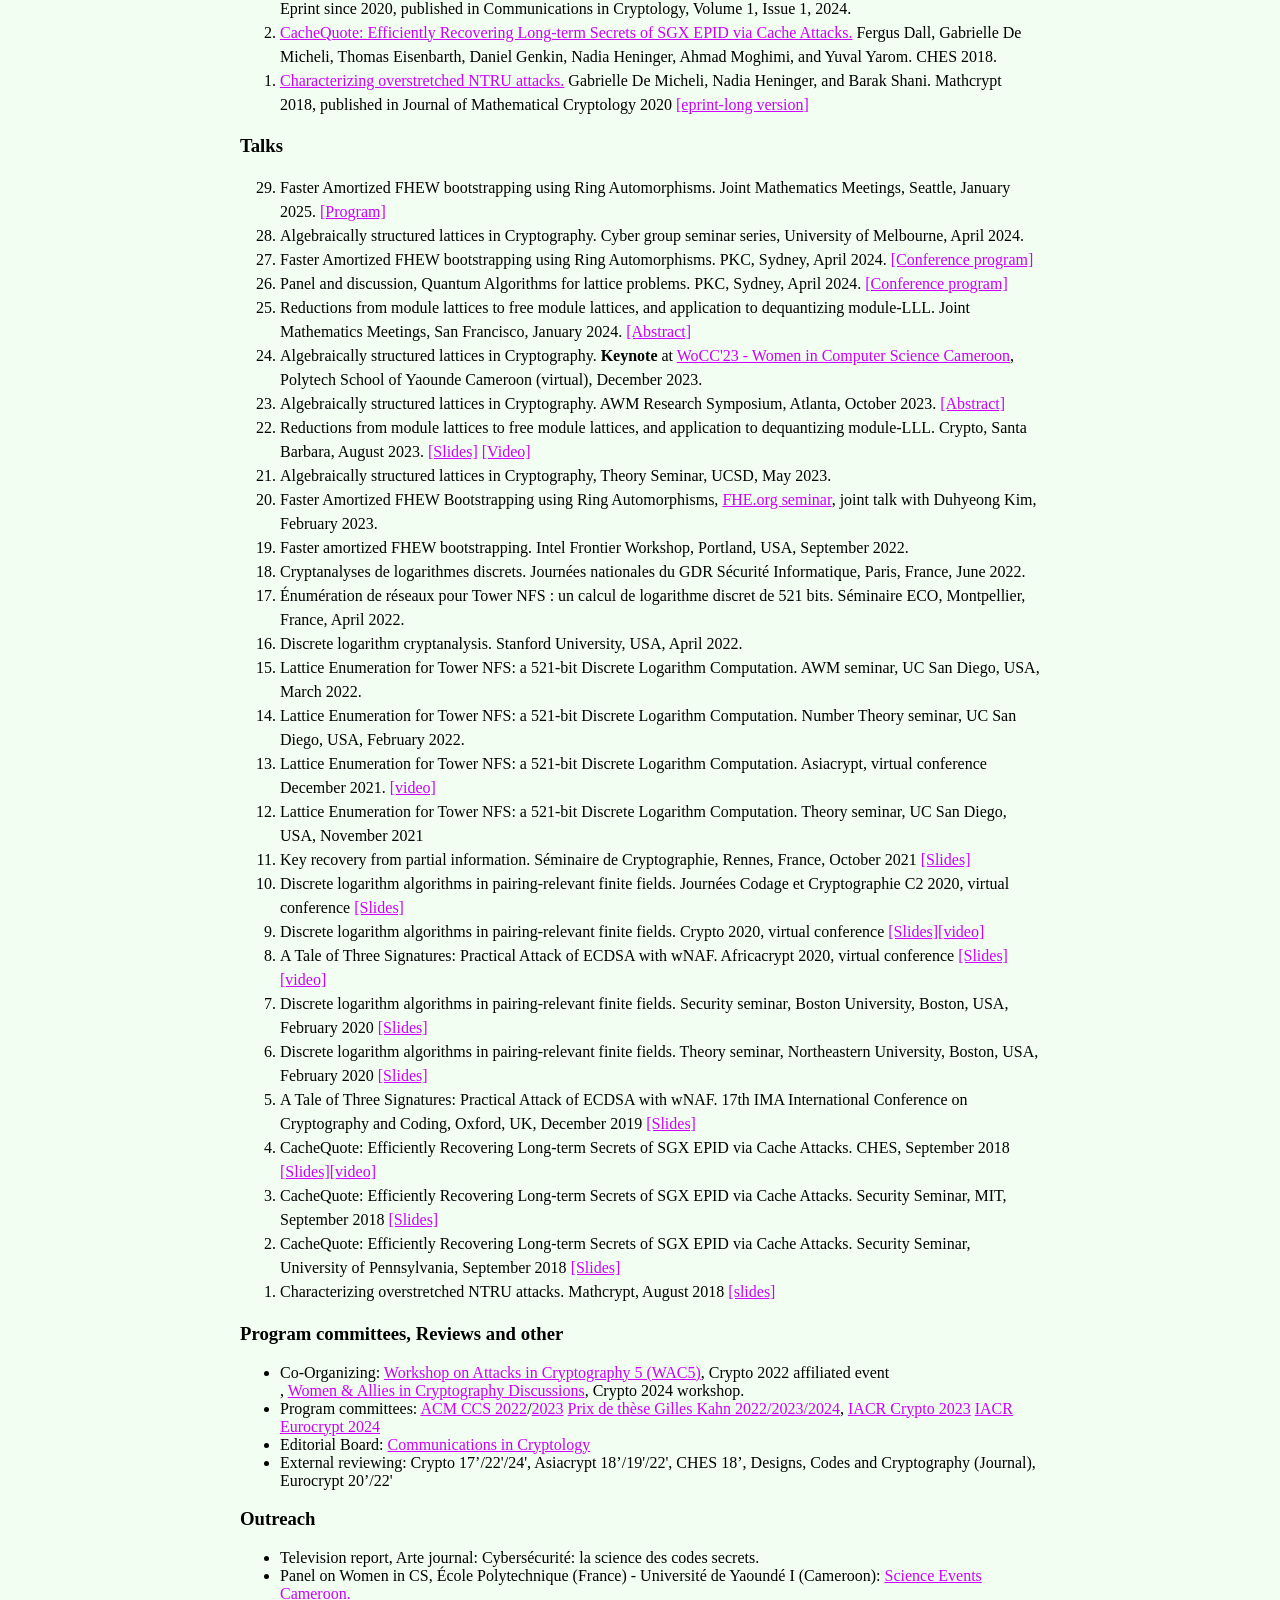
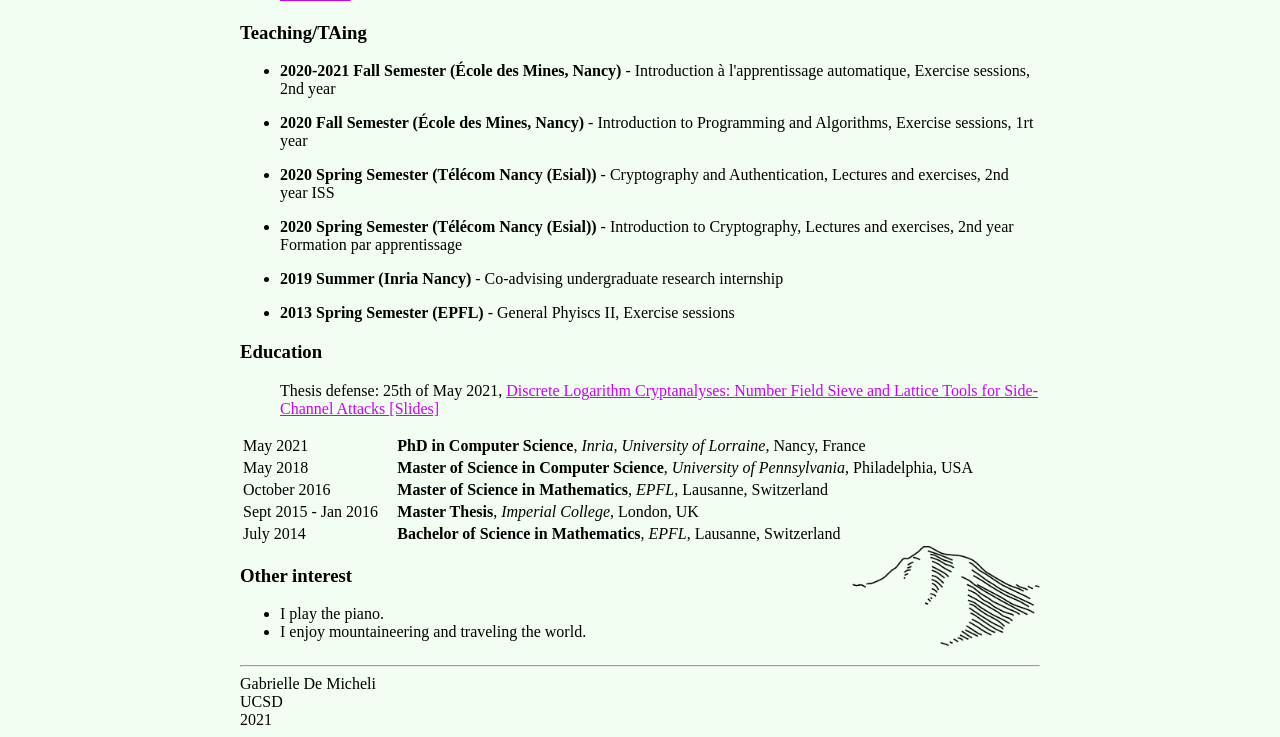
==== commit 43ae96c3: "new paper and presentation" ====
--- a/index.html
+++ b/index.html
@@ -104,6 +104,9 @@
          <h3>Papers</h3>
          <ol reversed style="line-height: 1.5em; margin-bottom: 15px">
 
+          <li><a href ="https://cseweb.ucsd.edu/~x1yu/docs/date2025/nam2025rhycheefl.pdf">Rhychee-FL: Robust and Efficient Hyperdimensional Federated Learning with Homomorphic Encryption.</a> Yujin Nam, Abhishek Moitra, Yeshwanth Venkatesha, Xiaofan Yu, Gabrielle De Micheli, Xuan Wang, Minxuan Zhou, Augusto Vega, Priyadarshini Panda, Tajana Rosing. DATE 2025.
+          </li>
+
           <li> <a href = "https://link.springer.com/article/10.1007/s00145-023-09487-x">Lattice Enumeration and Automorphisms for Tower NFS: a 521-bit Discrete Logarithm Computation.</a> (extended version of 6. available <a href = "https://inria.hal.science/hal-04269837/">here</a>) Gabrielle De Micheli, Pierrick Gaudry and Cécile Pierrot. Journal of Cryptology, 2024.
 <li>  <a href = "https://eprint.iacr.org/2023/112">Faster Amortized FHEW bootstrapping using Ring Automorphisms.</a> Gabrielle De Micheli, Duhyeong Kim, Daniele Micciancio and Adam Suhl. PKC 2024.
 </li>
@@ -139,6 +142,8 @@
 <div id = "Talks">
 <h3>Talks</h3>
 <ol reversed style="line-height: 1.5em; margin-bottom: 15px">
+    <li>Faster Amortized FHEW bootstrapping using Ring Automorphisms. Joint Mathematics Meetings, Seattle, January 2025. <a href="https://jointmathematicsmeetings.org/meetings/national/jmm2025/2314_program_ss36.html">[Program]</a>
+  </li>
   <li>Algebraically structured lattices in Cryptography. Cyber group seminar series, University of Melbourne, April 2024.
   </li>
   <li>Faster Amortized FHEW bootstrapping using Ring Automorphisms. PKC, Sydney, April 2024. <a href="https://pkc.iacr.org/2024/program.php">[Conference program]</a>
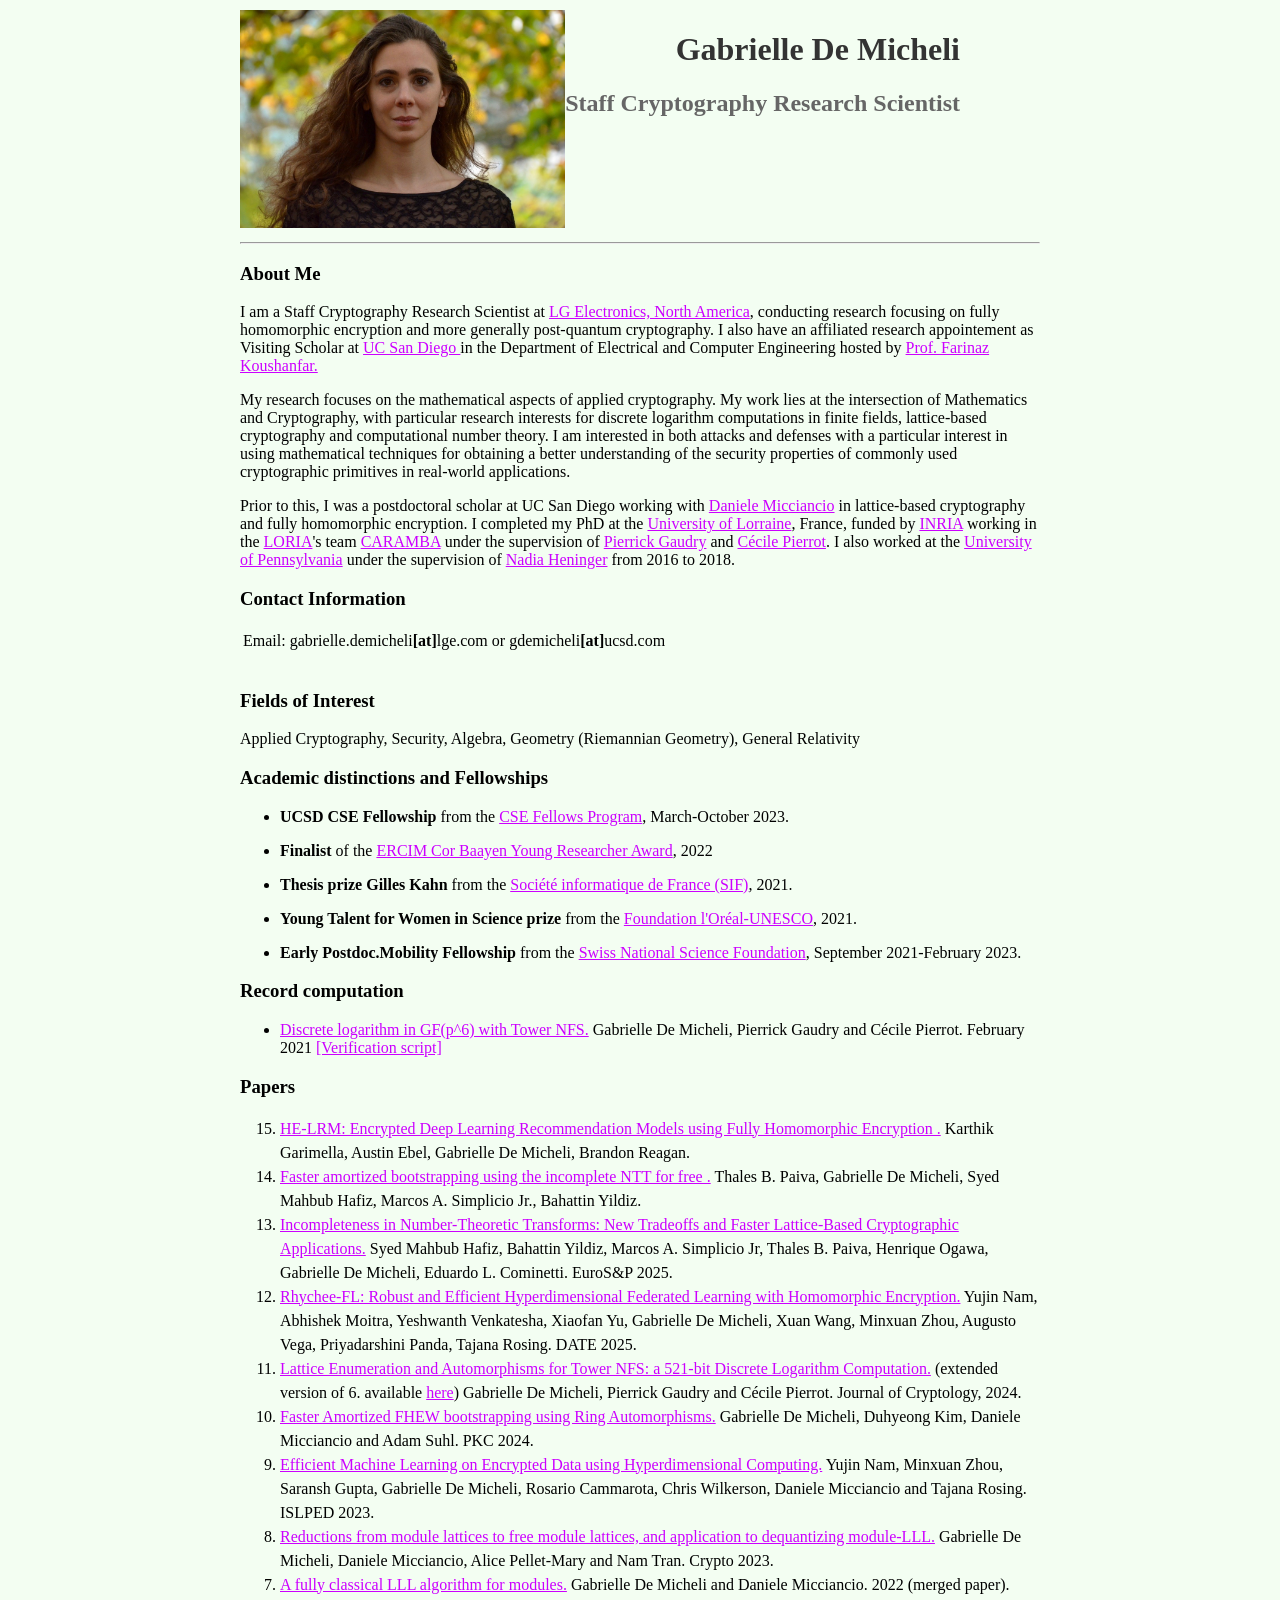
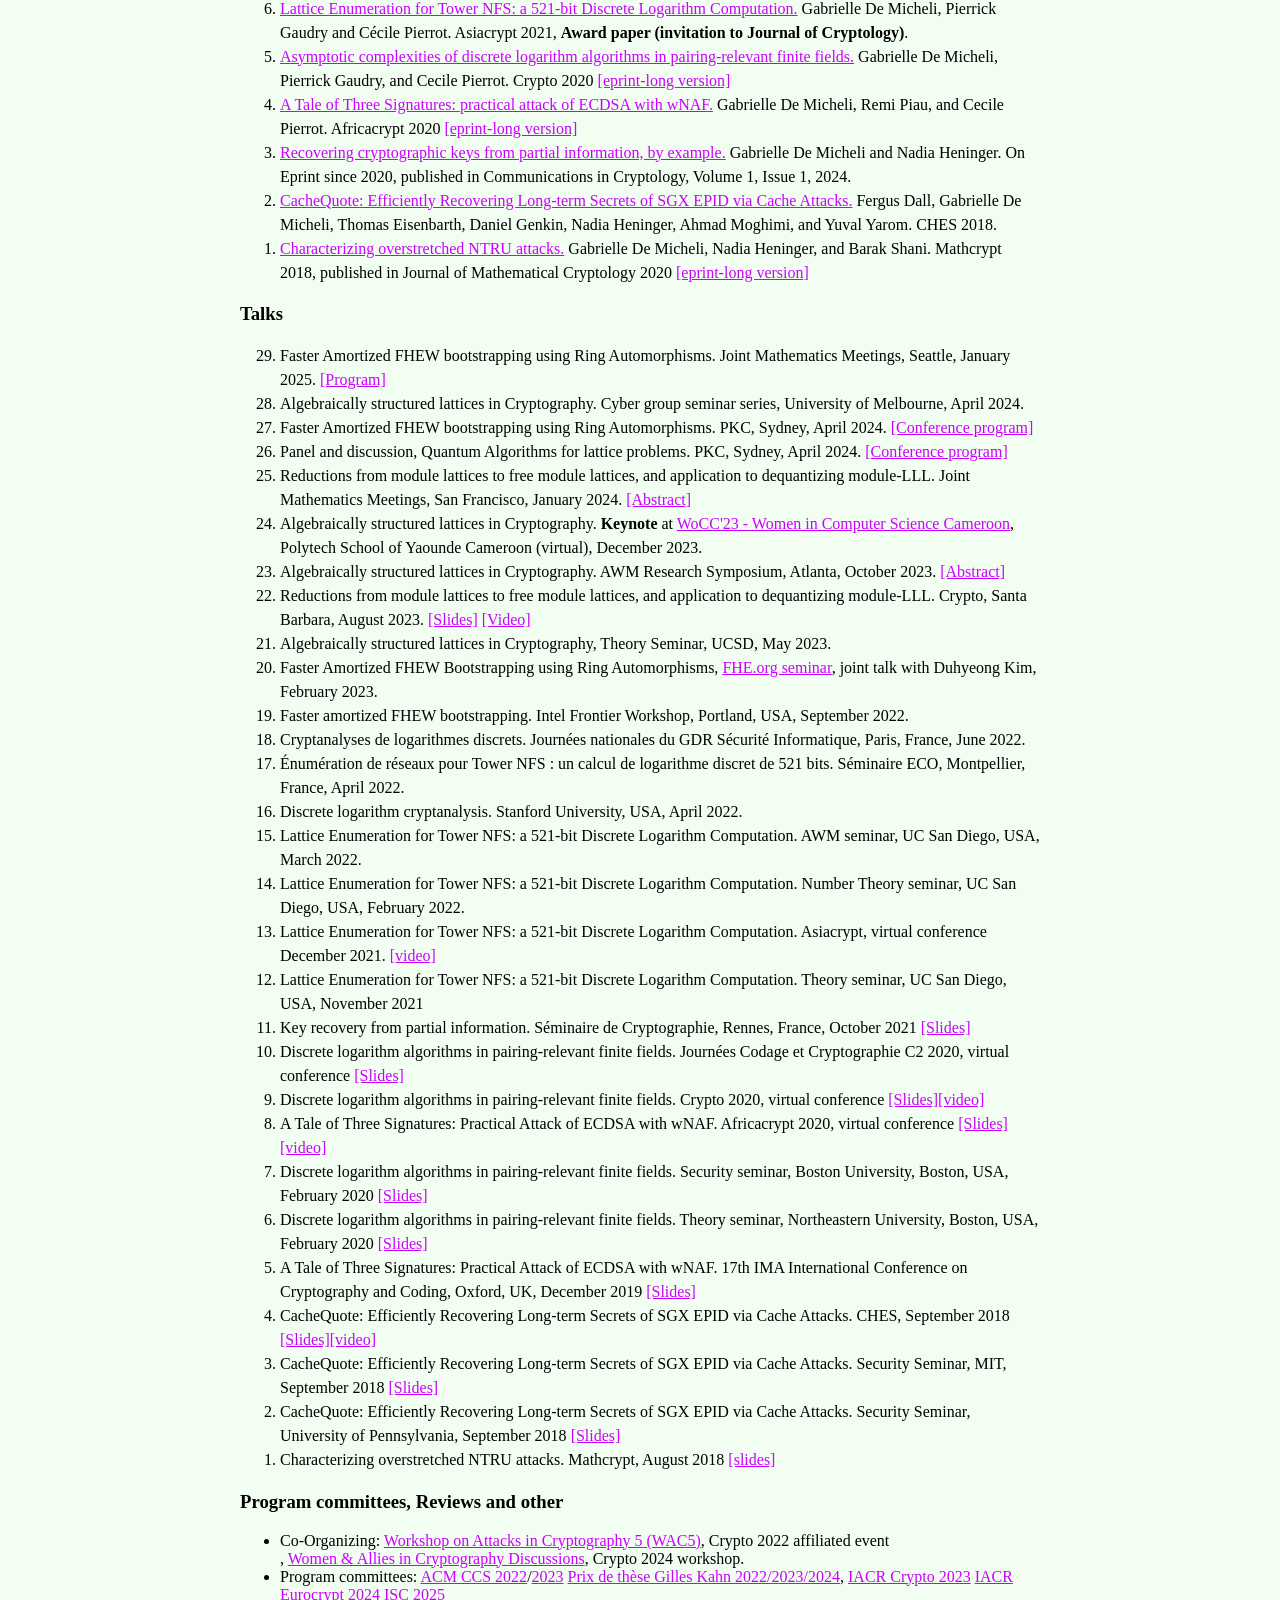
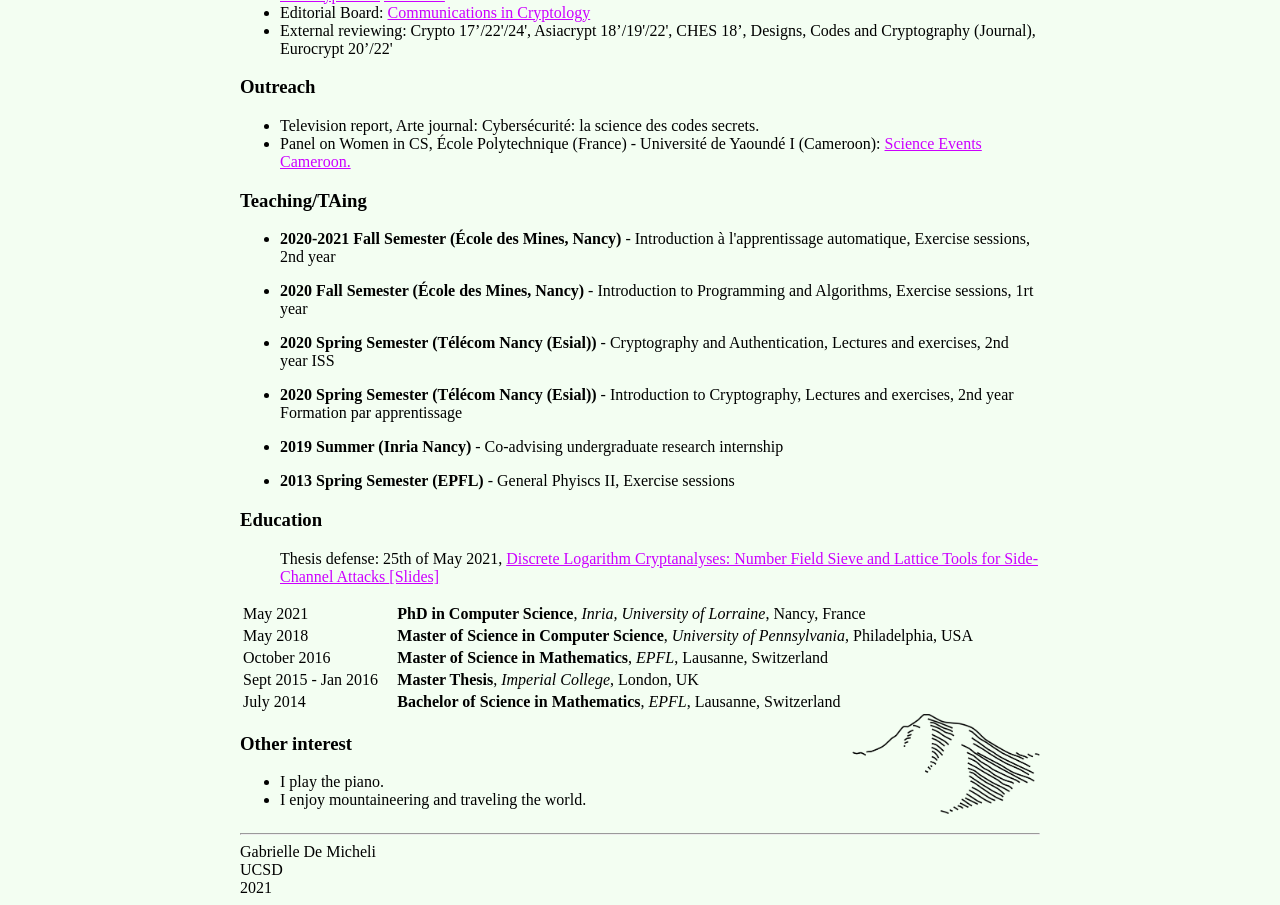
==== commit fba3d4a3: "new info" ====
--- a/index.html
+++ b/index.html
@@ -104,6 +104,17 @@
          <h3>Papers</h3>
          <ol reversed style="line-height: 1.5em; margin-bottom: 15px">
 
+<li><a href ="https://arxiv.org/pdf/2506.18150"> HE-LRM: Encrypted Deep Learning Recommendation Models
+using Fully Homomorphic Encryption .</a> Karthik Garimella, Austin Ebel, Gabrielle De Micheli, Brandon Reagan. 
+          </li>
+<li><a href ="https://eprint.iacr.org/2025/696.pdf"> Faster amortized bootstrapping using the incomplete NTT for free .</a> Thales B. Paiva, Gabrielle De Micheli, Syed Mahbub Hafiz, Marcos A. Simplicio Jr., Bahattin Yildiz. 
+          </li>
+
+
+<li><a href ="https://eprint.iacr.org/2025/768.pdf">Incompleteness in Number-Theoretic Transforms: New Tradeoffs and Faster Lattice-Based Cryptographic Applications.</a> Syed Mahbub Hafiz, Bahattin Yildiz, Marcos A. Simplicio Jr, Thales B. Paiva, Henrique Ogawa, Gabrielle De Micheli, Eduardo L. Cominetti. EuroS&P 2025.
+          </li>
+
+
           <li><a href ="https://cseweb.ucsd.edu/~x1yu/docs/date2025/nam2025rhycheefl.pdf">Rhychee-FL: Robust and Efficient Hyperdimensional Federated Learning with Homomorphic Encryption.</a> Yujin Nam, Abhishek Moitra, Yeshwanth Venkatesha, Xiaofan Yu, Gabrielle De Micheli, Xuan Wang, Minxuan Zhou, Augusto Vega, Priyadarshini Panda, Tajana Rosing. DATE 2025.
           </li>
 
@@ -224,7 +235,7 @@
 <ul>
   <li>Co-Organizing: <a href = "https://crypto.iacr.org/2022/wac.php">Workshop on Attacks in Cryptography 5 (WAC5)</a>, Crypto 2022 affiliated event</li>, <a href = "https://www.womenincryptography.com/workshop/">Women & Allies in Cryptography Discussions</a>, Crypto 2024 workshop.
 <li> Program committees: <a href = "https://www.sigsac.org/ccs/CCS2022/">ACM CCS 2022</a>/<a href = "https://www.sigsac.org/ccs/CCS2023/">2023</a> <a href= "https://www.societe-informatique-de-france.fr/recherche/prix-de-these-gilles-kahn/">Prix de thèse Gilles Kahn 2022/2023/2024</a>, <a href = "https://crypto.iacr.org/2023/">IACR Crypto 2023</a>    
-  <a href = "https://eurocrypt.iacr.org/2024/">IACR Eurocrypt 2024</a>
+  <a href = "https://eurocrypt.iacr.org/2024/">IACR Eurocrypt 2024</a>  <a href = "https://isc25.skku.edu/">ISC 2025</a>
  </li>
  <li> Editorial Board: <a href= "https://cic.iacr.org/">Communications in Cryptology</a>
  </li>
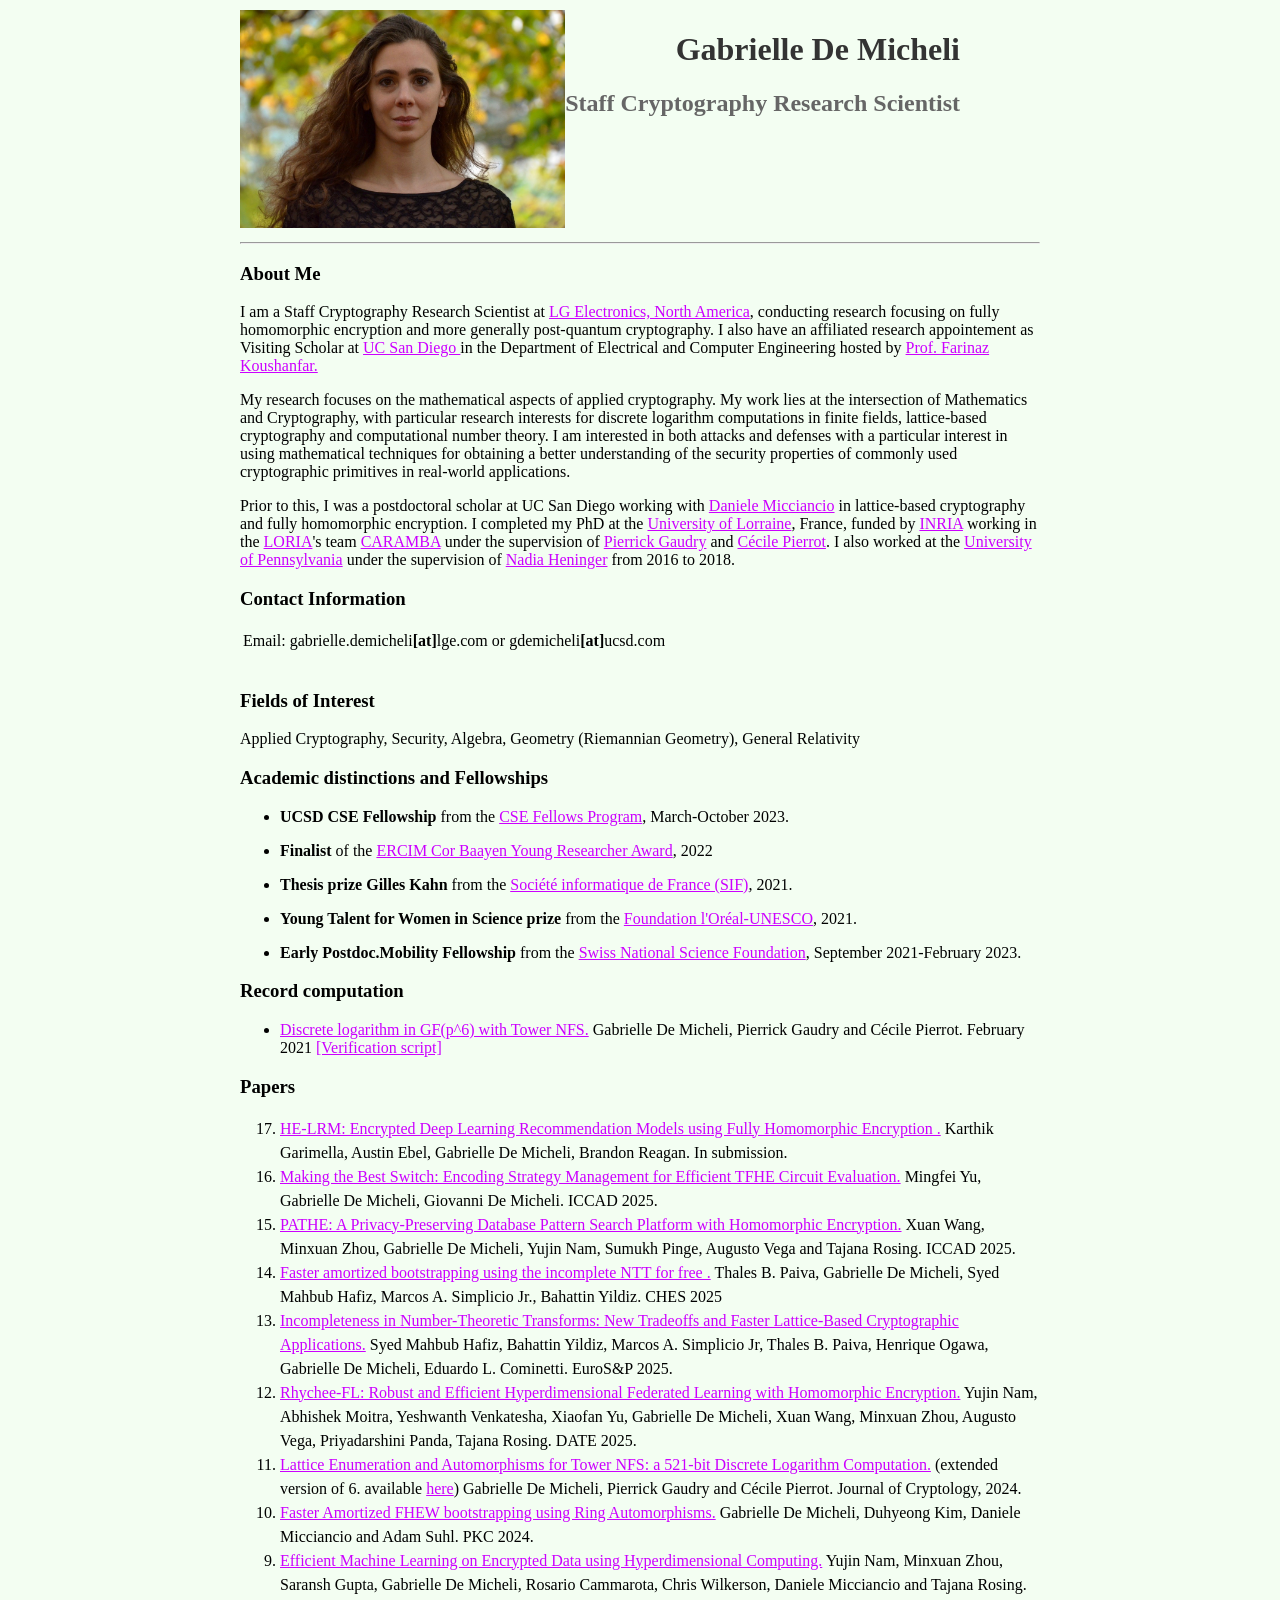
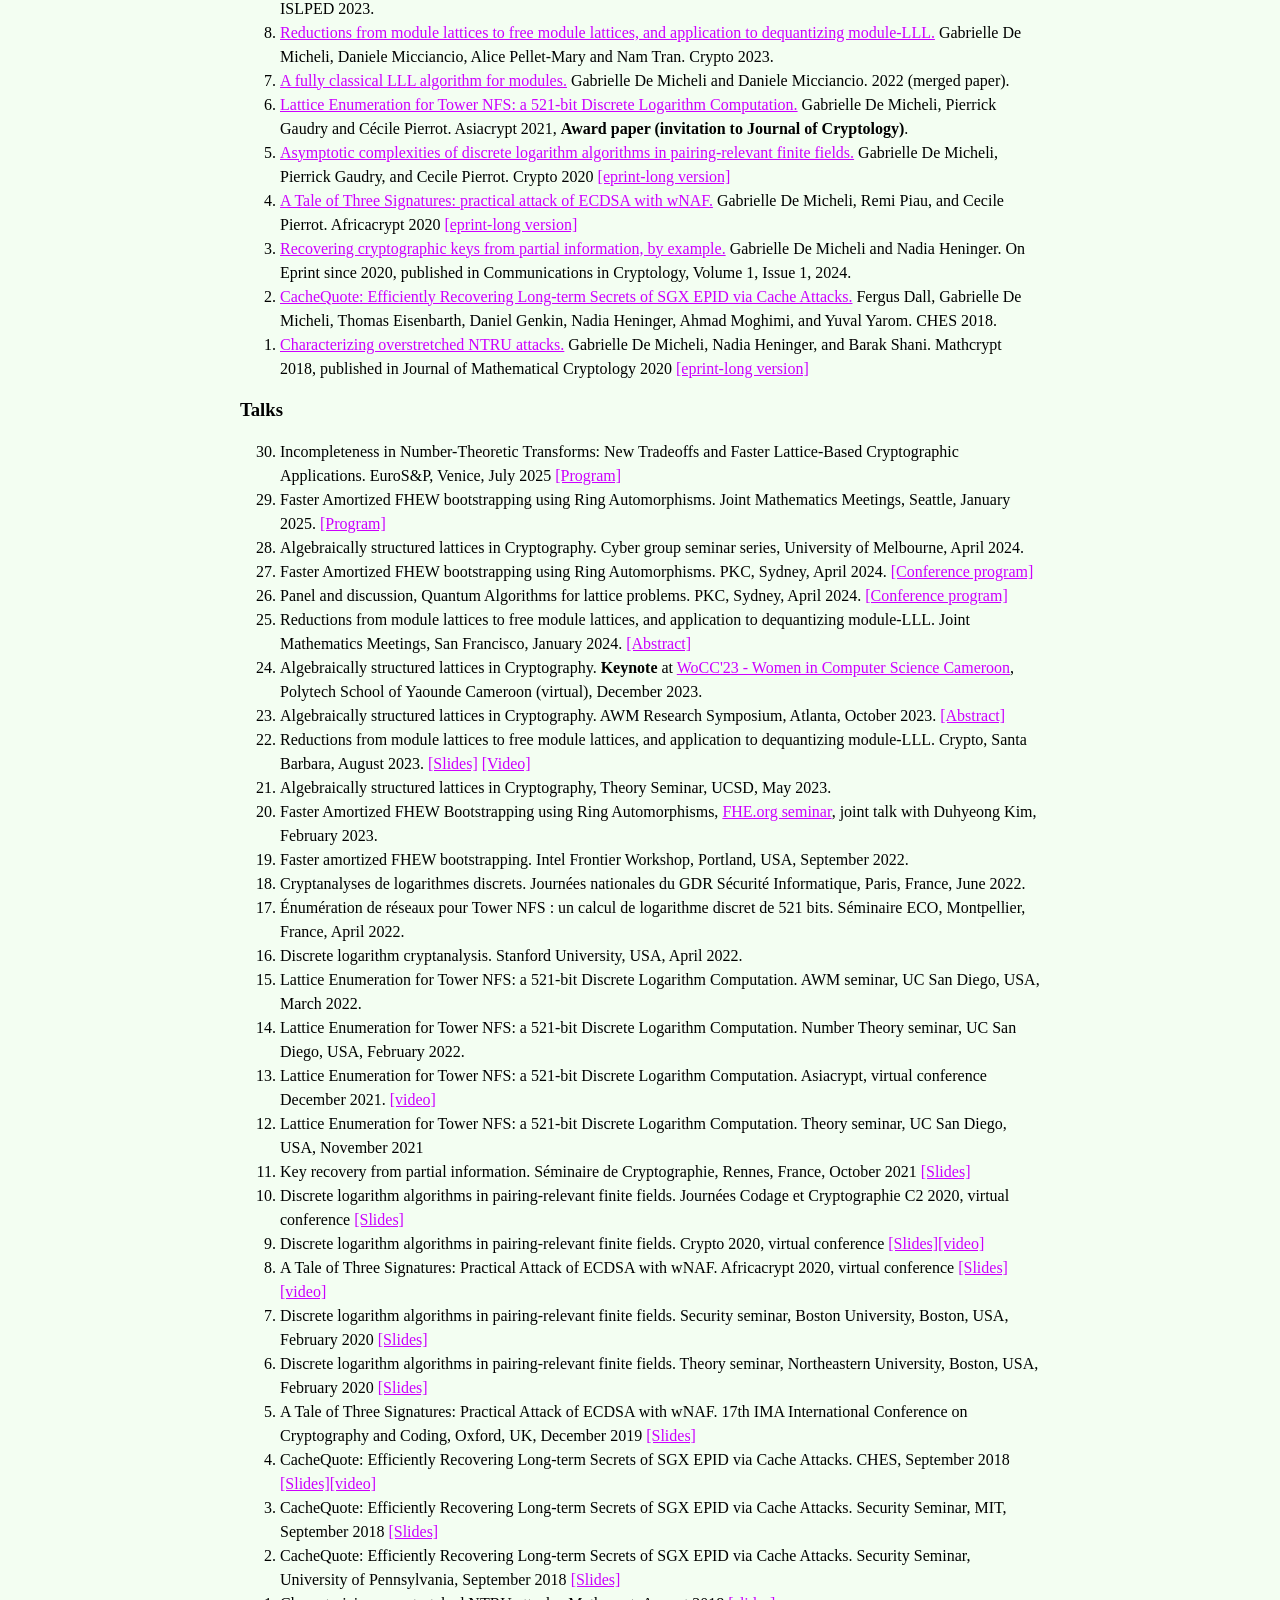
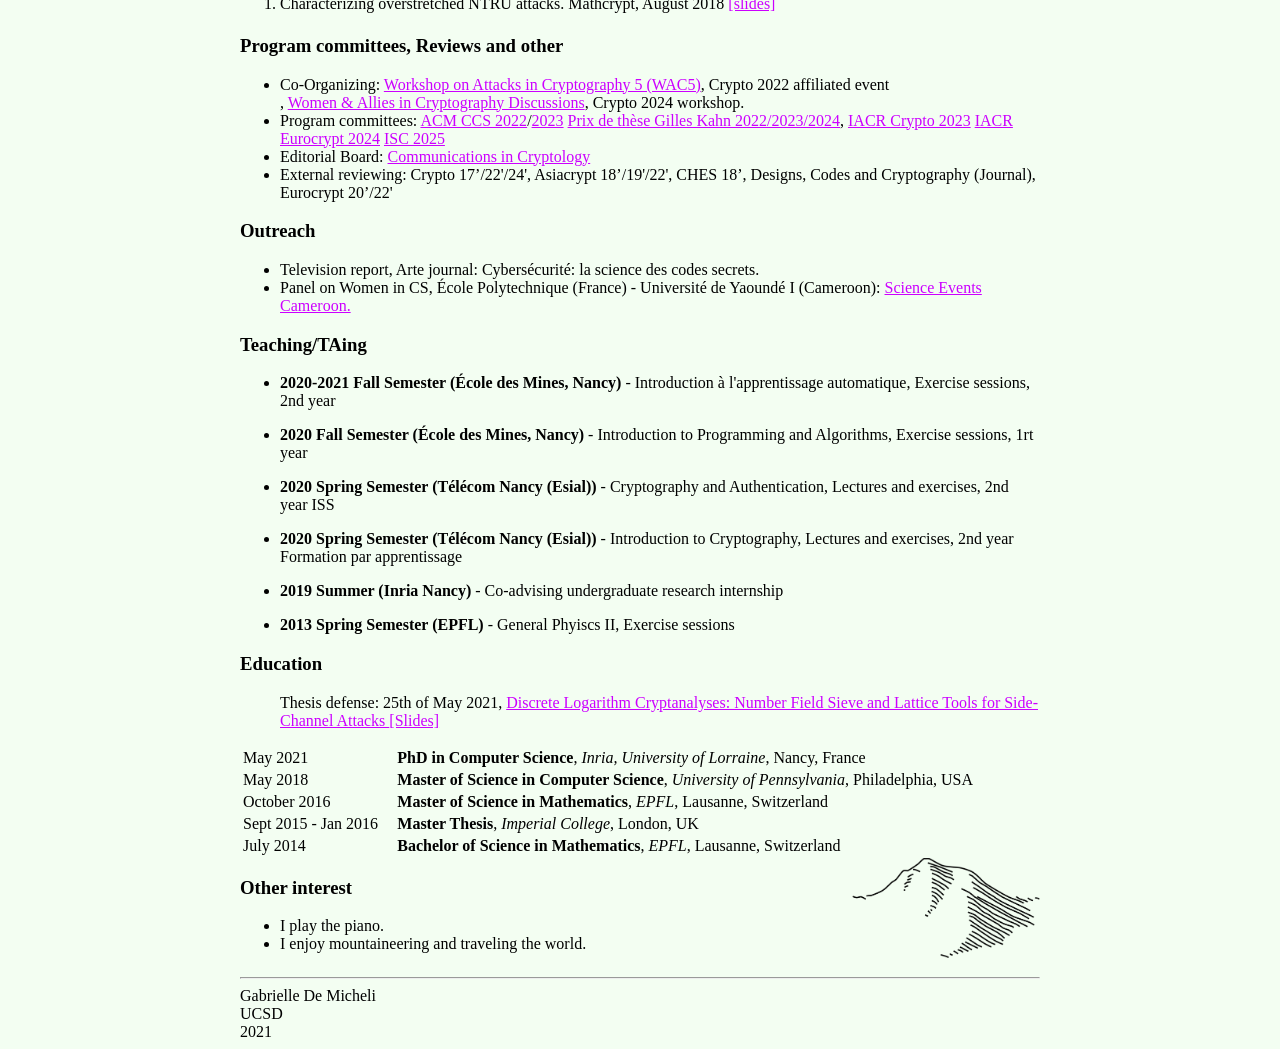
==== commit 9e87983e: "new papers" ====
--- a/index.html
+++ b/index.html
@@ -105,9 +105,15 @@
          <ol reversed style="line-height: 1.5em; margin-bottom: 15px">
 
 <li><a href ="https://arxiv.org/pdf/2506.18150"> HE-LRM: Encrypted Deep Learning Recommendation Models
-using Fully Homomorphic Encryption .</a> Karthik Garimella, Austin Ebel, Gabrielle De Micheli, Brandon Reagan. 
-          </li>
-<li><a href ="https://eprint.iacr.org/2025/696.pdf"> Faster amortized bootstrapping using the incomplete NTT for free .</a> Thales B. Paiva, Gabrielle De Micheli, Syed Mahbub Hafiz, Marcos A. Simplicio Jr., Bahattin Yildiz. 
+using Fully Homomorphic Encryption .</a> Karthik Garimella, Austin Ebel, Gabrielle De Micheli, Brandon Reagan. In submission.
+          </li>
+<li><a href =""> Making the Best Switch: Encoding Strategy Management for Efficient TFHE Circuit Evaluation.</a> Mingfei Yu, Gabrielle De Micheli, Giovanni De Micheli. ICCAD 2025.
+          </li>
+          <li><a href =""> PATHE: A Privacy-Preserving Database Pattern Search Platform with Homomorphic Encryption.</a> Xuan Wang, Minxuan Zhou, Gabrielle De Micheli, Yujin Nam, Sumukh Pinge, Augusto Vega and Tajana Rosing. ICCAD 2025.
+          </li>
+
+
+<li><a href ="https://eprint.iacr.org/2025/696.pdf"> Faster amortized bootstrapping using the incomplete NTT for free .</a> Thales B. Paiva, Gabrielle De Micheli, Syed Mahbub Hafiz, Marcos A. Simplicio Jr., Bahattin Yildiz. CHES 2025
           </li>
 
 
@@ -153,7 +159,9 @@
 <div id = "Talks">
 <h3>Talks</h3>
 <ol reversed style="line-height: 1.5em; margin-bottom: 15px">
-    <li>Faster Amortized FHEW bootstrapping using Ring Automorphisms. Joint Mathematics Meetings, Seattle, January 2025. <a href="https://jointmathematicsmeetings.org/meetings/national/jmm2025/2314_program_ss36.html">[Program]</a>
+<li> Incompleteness in Number-Theoretic Transforms: New Tradeoffs and Faster Lattice-Based Cryptographic Applications. EuroS&P, Venice, July 2025 <a href="https://eurosp2025.ieee-security.org/program.html">[Program]</a>
+</li>
+<li> Faster Amortized FHEW bootstrapping using Ring Automorphisms. Joint Mathematics Meetings, Seattle, January 2025. <a href="https://jointmathematicsmeetings.org/meetings/national/jmm2025/2314_program_ss36.html">[Program]</a>
   </li>
   <li>Algebraically structured lattices in Cryptography. Cyber group seminar series, University of Melbourne, April 2024.
   </li>
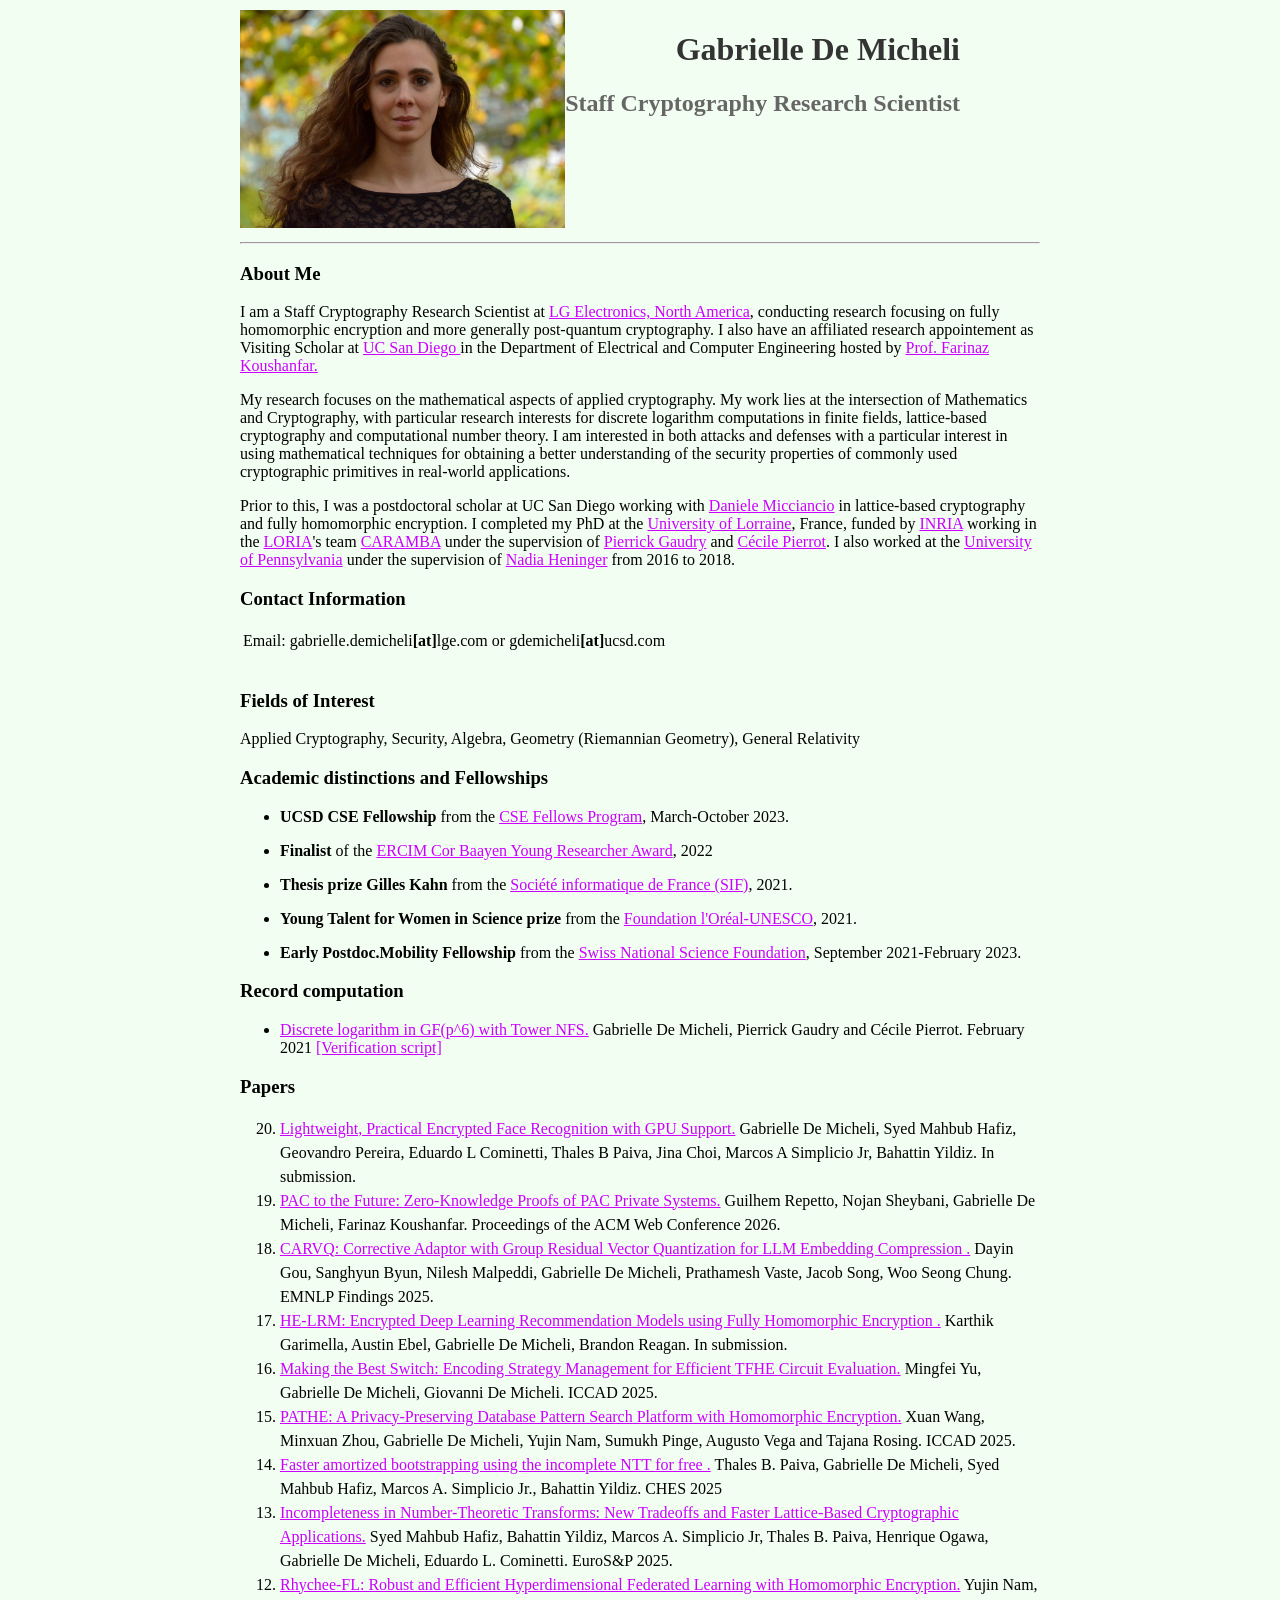
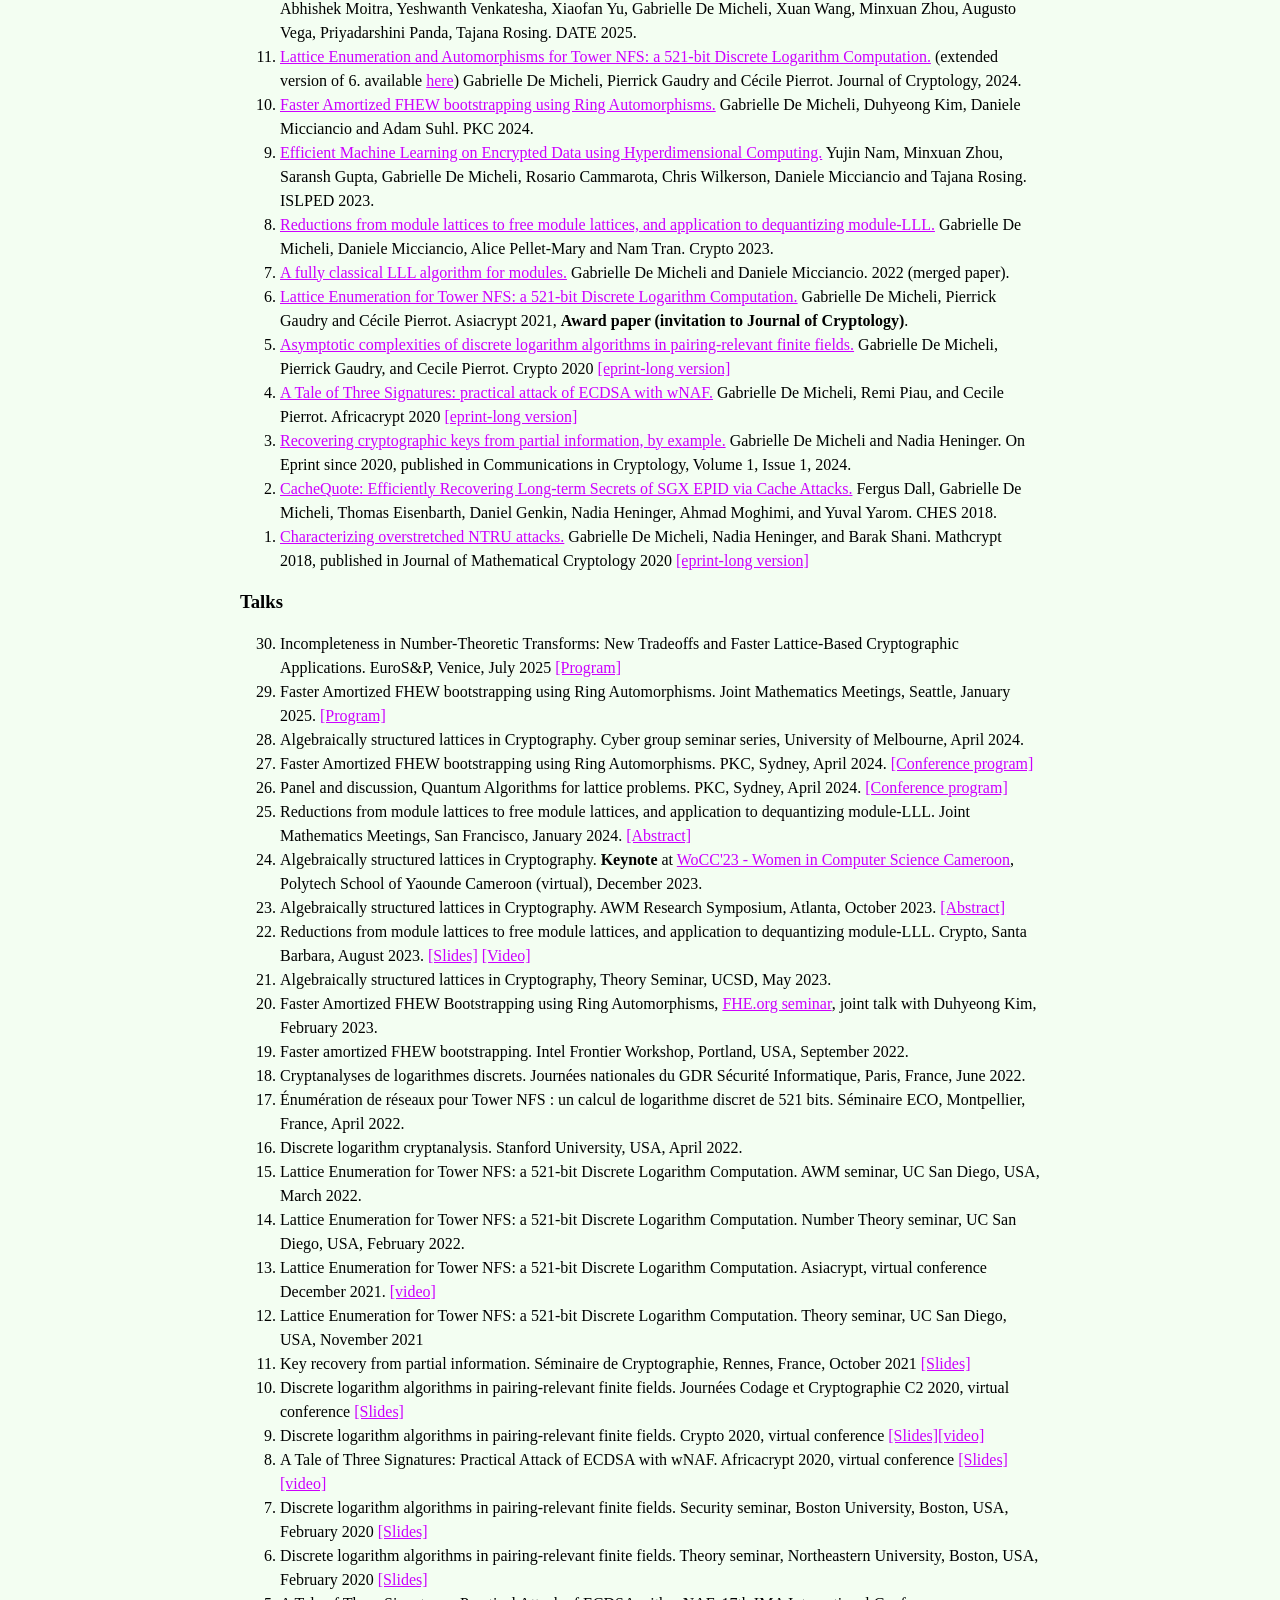
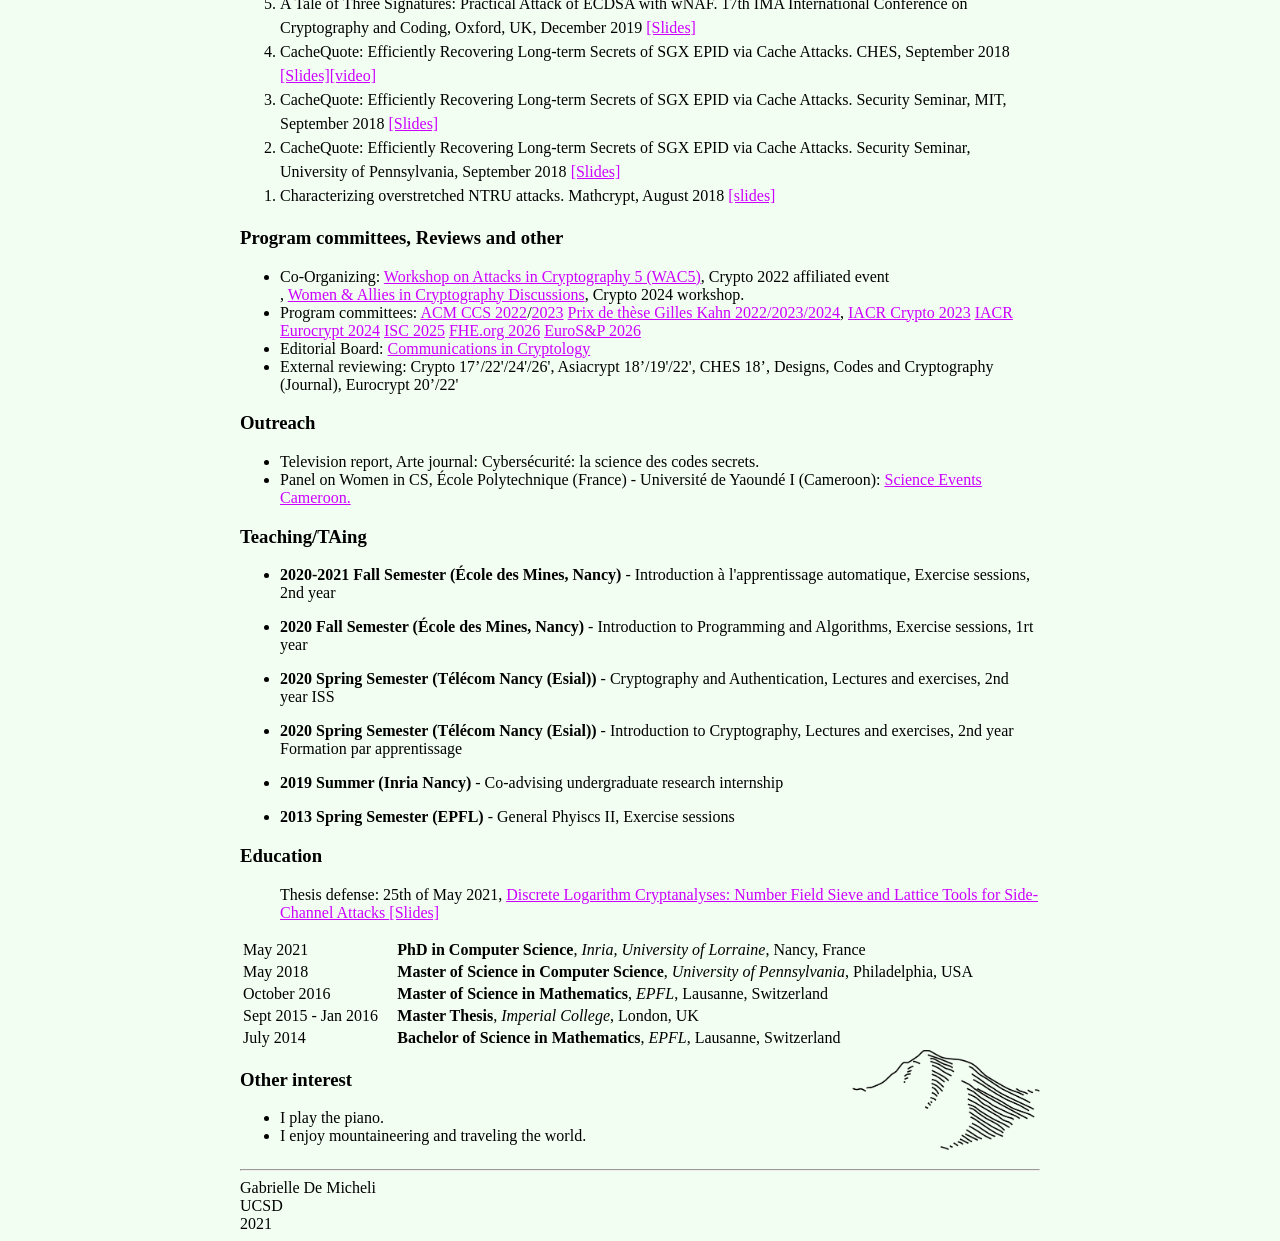
==== commit a6783619: "added 2 papers" ====
--- a/index.html
+++ b/index.html
@@ -103,7 +103,12 @@
       <div id = "Papers">
          <h3>Papers</h3>
          <ol reversed style="line-height: 1.5em; margin-bottom: 15px">
-
+ <li><a href ="https://arxiv.org/pdf/2604.00546"> Lightweight, Practical Encrypted Face Recognition with GPU Support.</a> Gabrielle De Micheli, Syed Mahbub Hafiz, Geovandro Pereira, Eduardo L Cominetti, Thales B Paiva, Jina Choi, Marcos A Simplicio Jr, Bahattin Yildiz. In submission.
+          </li> 
+ <li><a href ="https://dl.acm.org/doi/abs/10.1145/3774905.3794700"> PAC to the Future: Zero-Knowledge Proofs of PAC Private Systems.</a> Guilhem Repetto, Nojan Sheybani, Gabrielle De Micheli, Farinaz Koushanfar. Proceedings of the ACM Web Conference 2026.
+          </li>         
+<li><a href ="https://web3.arxiv.org/abs/2510.12721"> CARVQ: Corrective Adaptor with Group Residual Vector Quantization for LLM Embedding Compression .</a> Dayin Gou, Sanghyun Byun, Nilesh Malpeddi, Gabrielle De Micheli, Prathamesh Vaste, Jacob Song, Woo Seong Chung. EMNLP Findings 2025.
+          </li>
 <li><a href ="https://arxiv.org/pdf/2506.18150"> HE-LRM: Encrypted Deep Learning Recommendation Models
 using Fully Homomorphic Encryption .</a> Karthik Garimella, Austin Ebel, Gabrielle De Micheli, Brandon Reagan. In submission.
           </li>
@@ -243,11 +248,12 @@
 <ul>
   <li>Co-Organizing: <a href = "https://crypto.iacr.org/2022/wac.php">Workshop on Attacks in Cryptography 5 (WAC5)</a>, Crypto 2022 affiliated event</li>, <a href = "https://www.womenincryptography.com/workshop/">Women & Allies in Cryptography Discussions</a>, Crypto 2024 workshop.
 <li> Program committees: <a href = "https://www.sigsac.org/ccs/CCS2022/">ACM CCS 2022</a>/<a href = "https://www.sigsac.org/ccs/CCS2023/">2023</a> <a href= "https://www.societe-informatique-de-france.fr/recherche/prix-de-these-gilles-kahn/">Prix de thèse Gilles Kahn 2022/2023/2024</a>, <a href = "https://crypto.iacr.org/2023/">IACR Crypto 2023</a>    
-  <a href = "https://eurocrypt.iacr.org/2024/">IACR Eurocrypt 2024</a>  <a href = "https://isc25.skku.edu/">ISC 2025</a>
+  <a href = "https://eurocrypt.iacr.org/2024/">IACR Eurocrypt 2024</a>  <a href = "https://isc25.skku.edu/">ISC 2025</a> <a href = "https://fhe.org/conferences/conference-2026/">FHE.org 2026</a> <a href = "https://eurosp2026.ieee-security.org/index.html">EuroS&P 2026</a>
+ </li>
  </li>
  <li> Editorial Board: <a href= "https://cic.iacr.org/">Communications in Cryptology</a>
  </li>
-<li> External reviewing: Crypto 17’/22'/24', Asiacrypt 18’/19'/22', CHES 18’, Designs, Codes and Cryptography (Journal), Eurocrypt 20’/22'</li>
+<li> External reviewing: Crypto 17’/22'/24'/26', Asiacrypt 18’/19'/22', CHES 18’, Designs, Codes and Cryptography (Journal), Eurocrypt 20’/22'</li>
 </ul>
 </div>
 
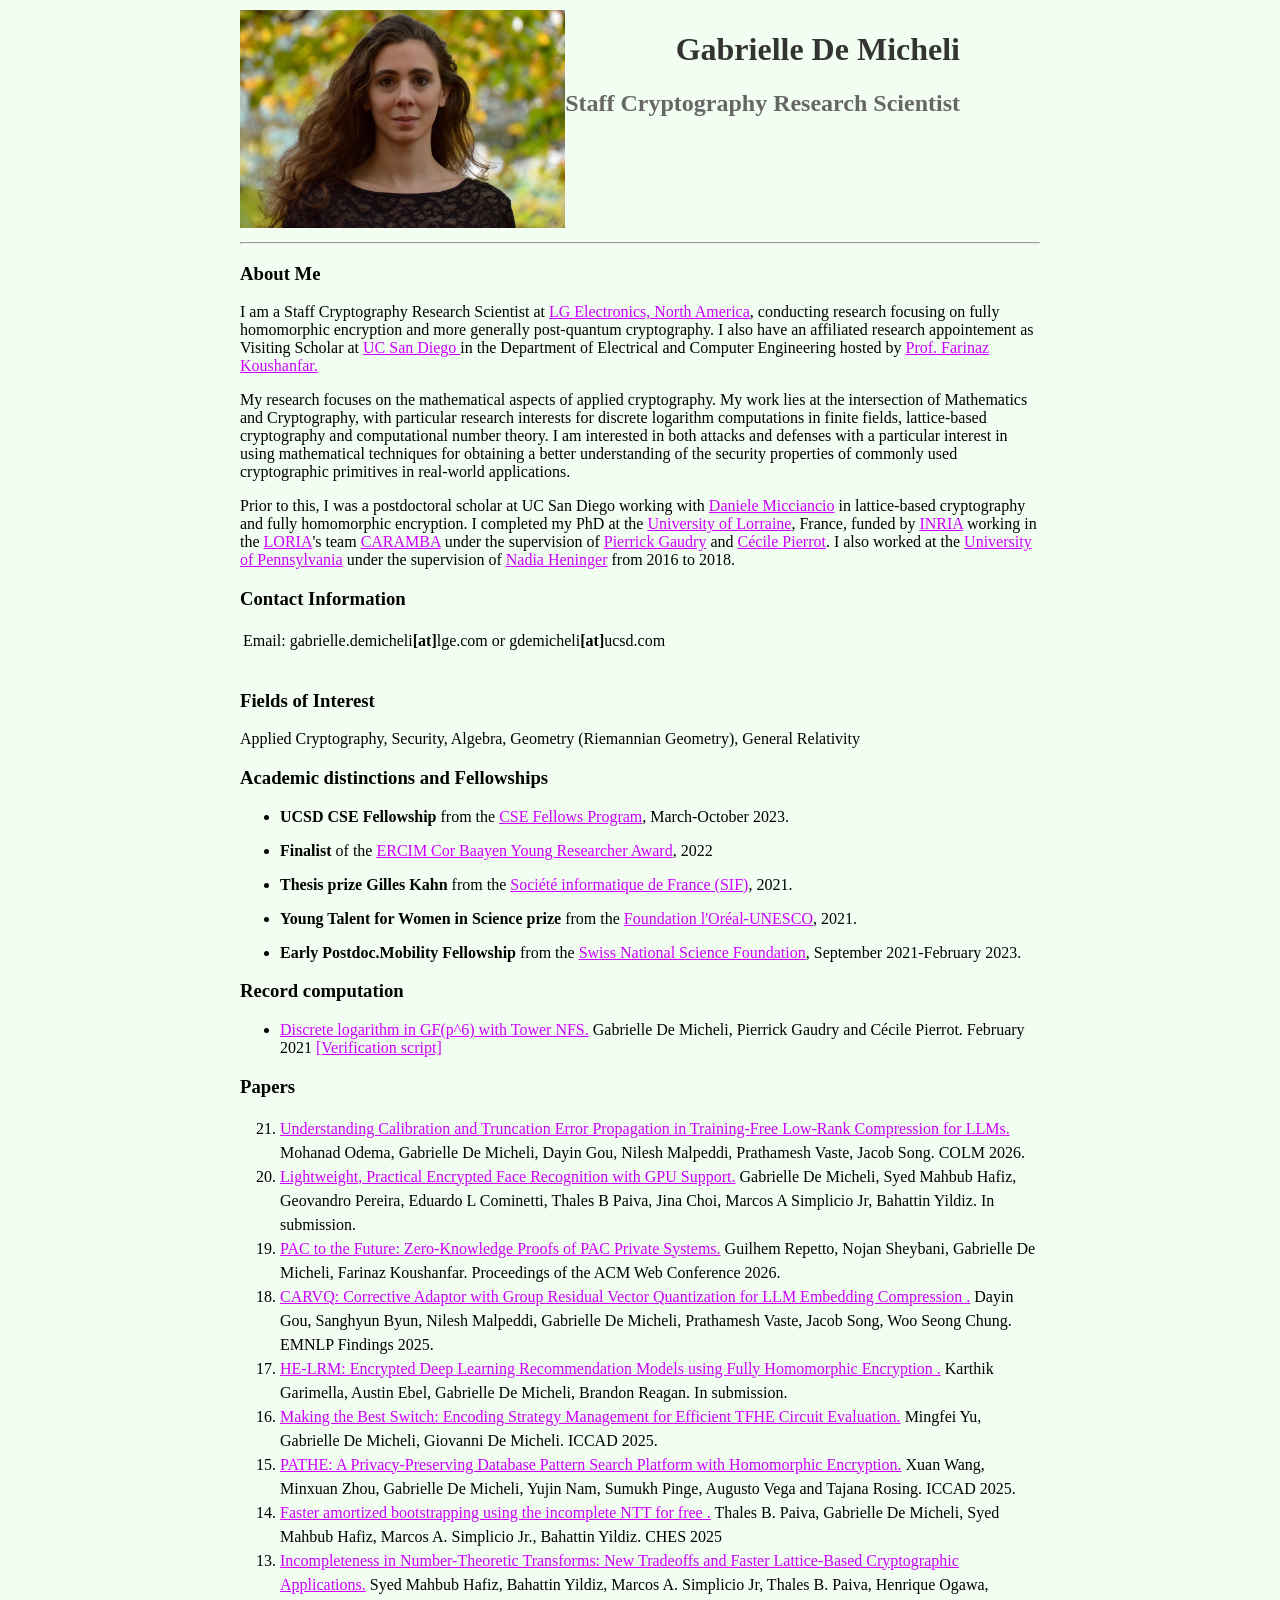
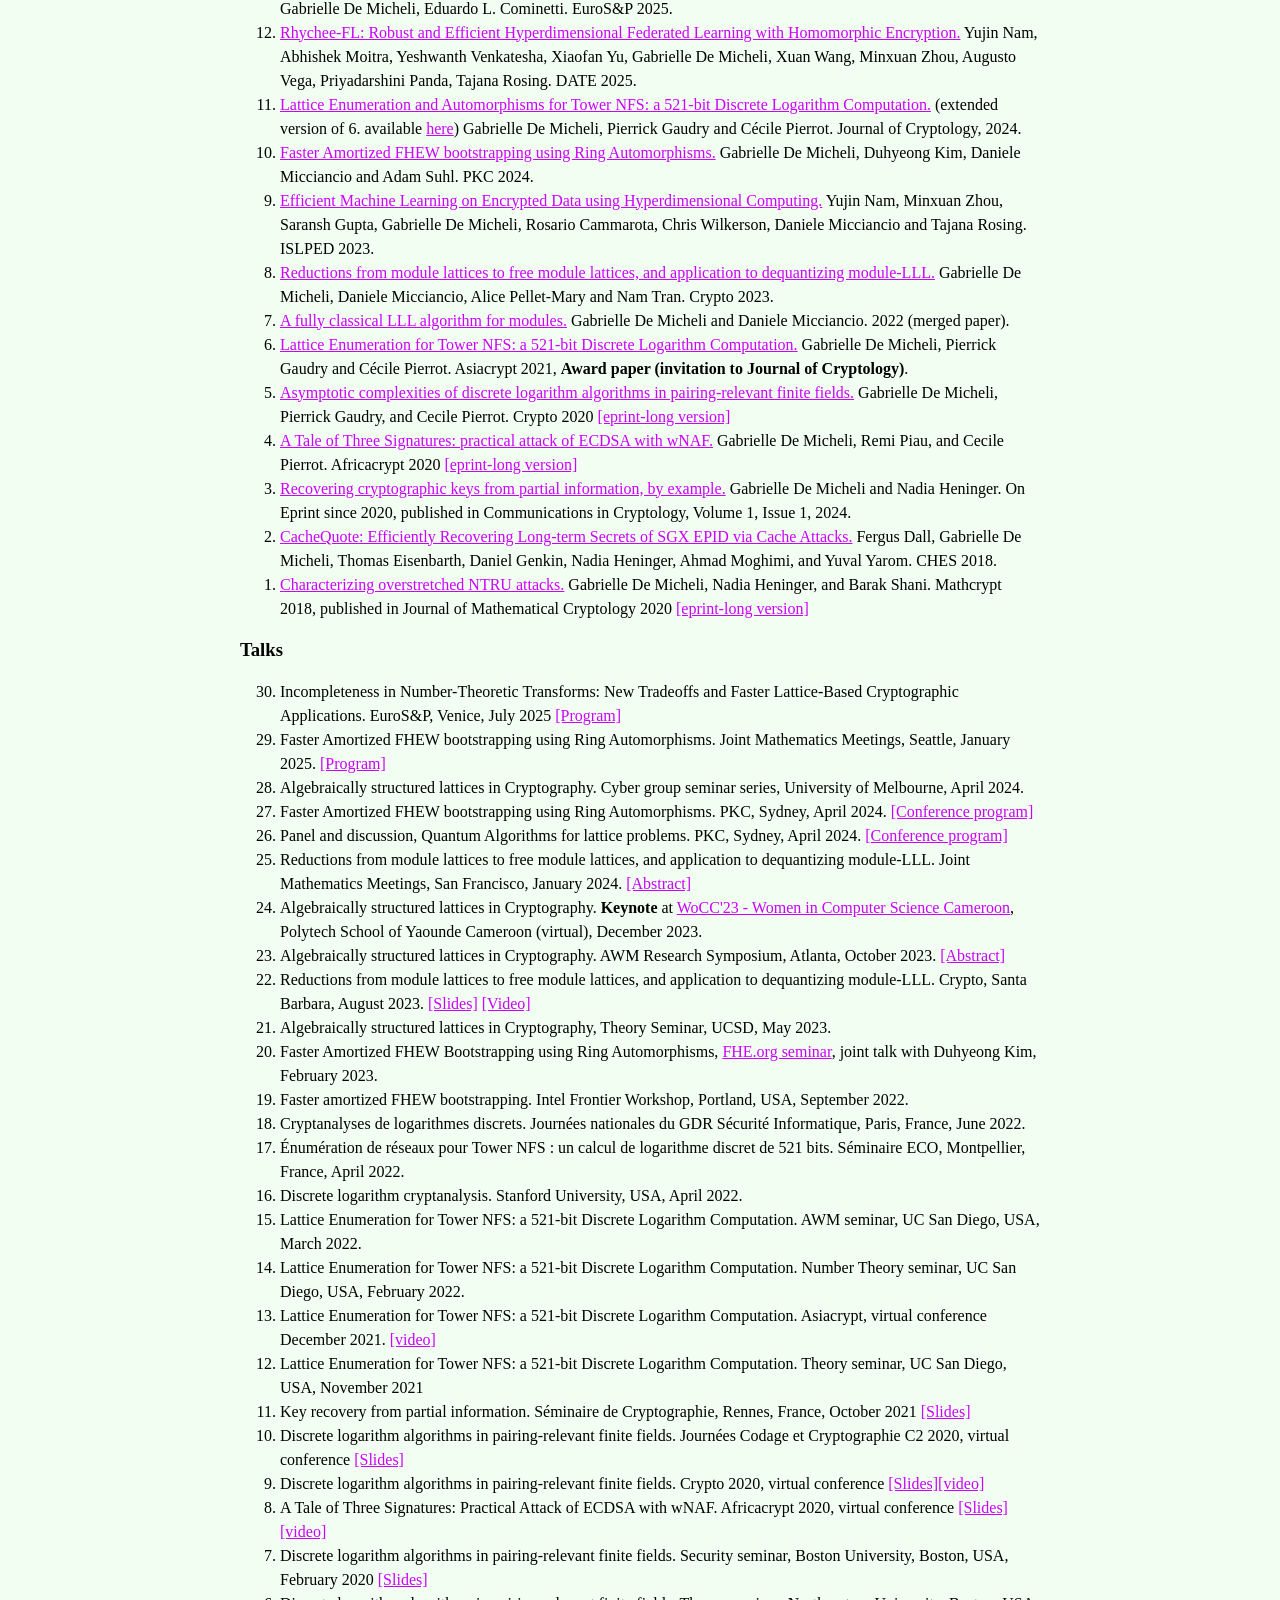
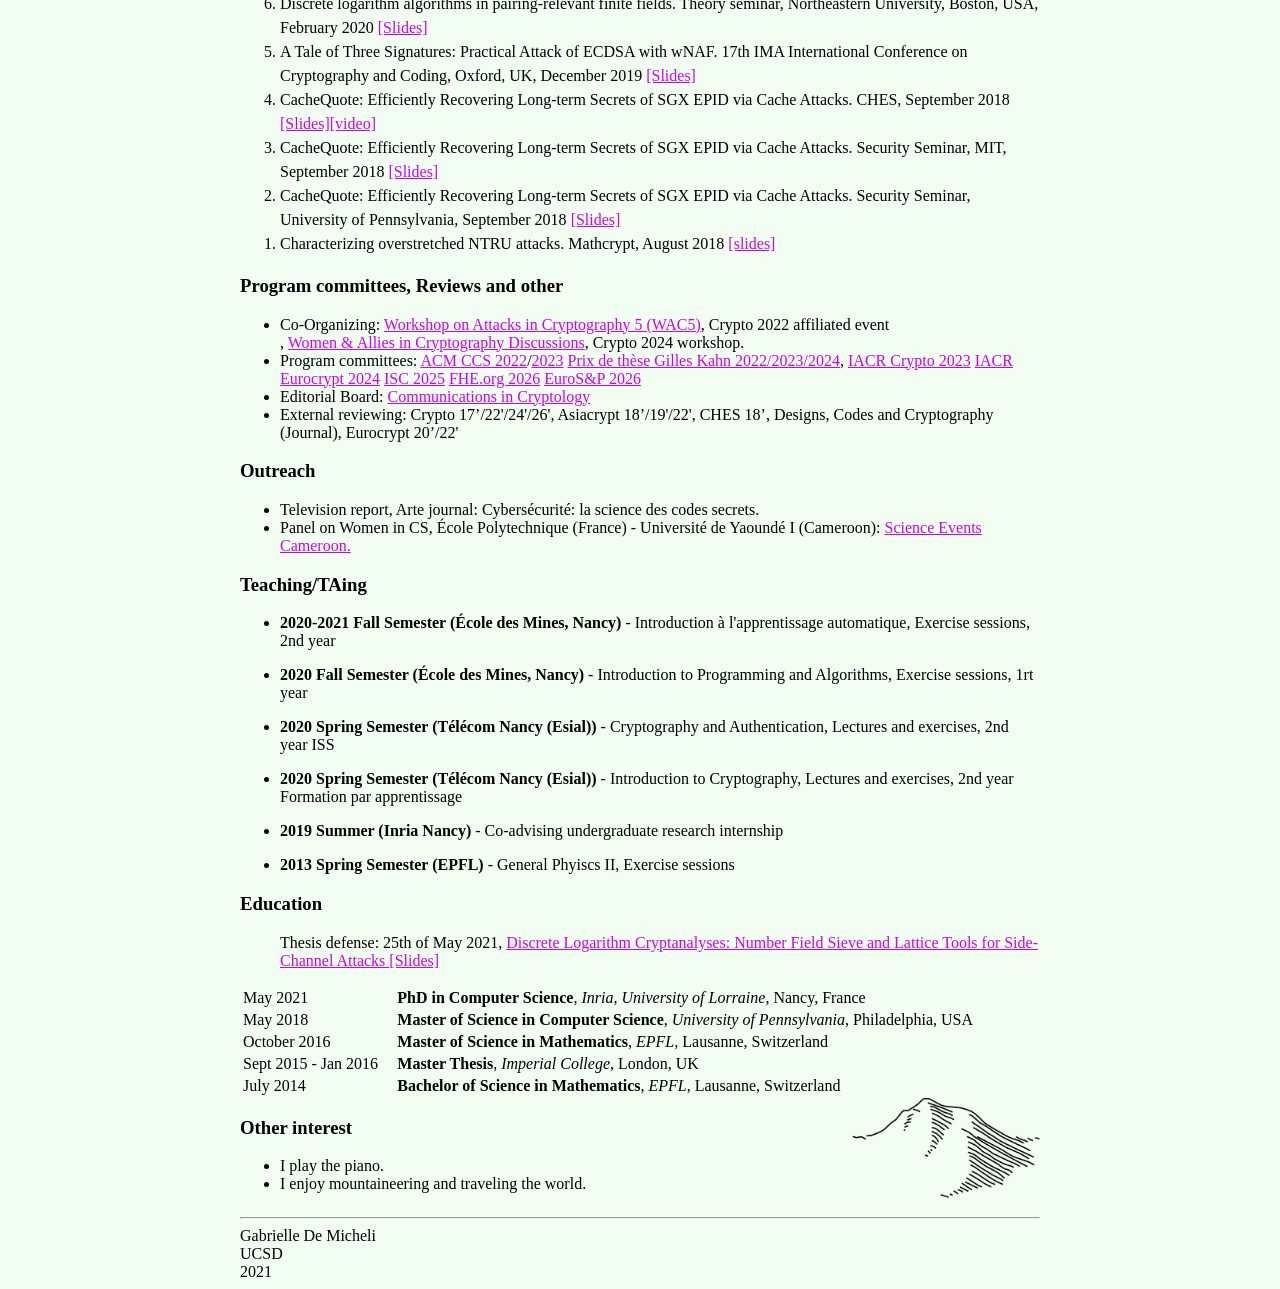
==== commit 31cc521c: "new paper" ====
--- a/index.html
+++ b/index.html
@@ -103,6 +103,8 @@
       <div id = "Papers">
          <h3>Papers</h3>
          <ol reversed style="line-height: 1.5em; margin-bottom: 15px">
+         	 <li><a href ="https://arxiv.org/pdf/2608.08506v1"> Understanding Calibration and Truncation Error Propagation in Training-Free Low-Rank Compression for LLMs.</a> Mohanad Odema, Gabrielle De Micheli, Dayin Gou, Nilesh Malpeddi, Prathamesh Vaste, Jacob Song. COLM 2026.
+          </li> 
  <li><a href ="https://arxiv.org/pdf/2604.00546"> Lightweight, Practical Encrypted Face Recognition with GPU Support.</a> Gabrielle De Micheli, Syed Mahbub Hafiz, Geovandro Pereira, Eduardo L Cominetti, Thales B Paiva, Jina Choi, Marcos A Simplicio Jr, Bahattin Yildiz. In submission.
           </li> 
  <li><a href ="https://dl.acm.org/doi/abs/10.1145/3774905.3794700"> PAC to the Future: Zero-Knowledge Proofs of PAC Private Systems.</a> Guilhem Repetto, Nojan Sheybani, Gabrielle De Micheli, Farinaz Koushanfar. Proceedings of the ACM Web Conference 2026.
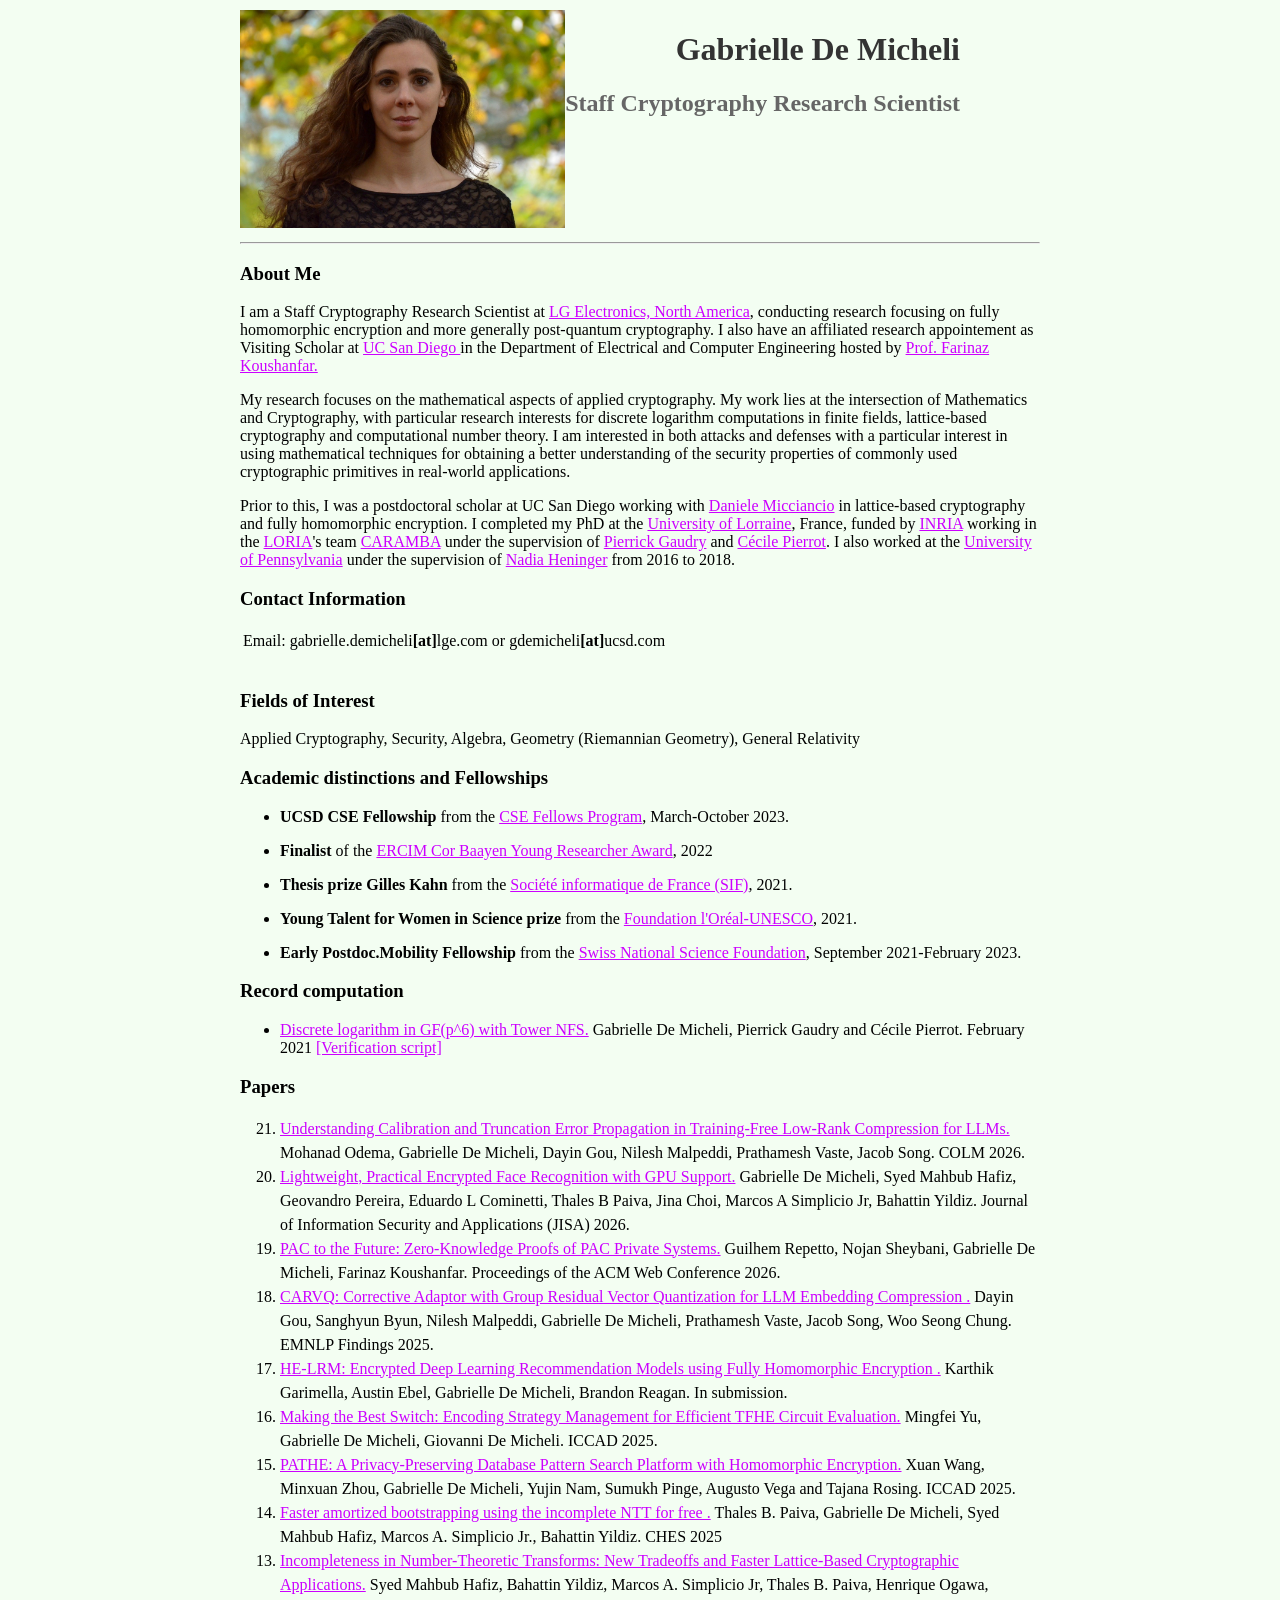
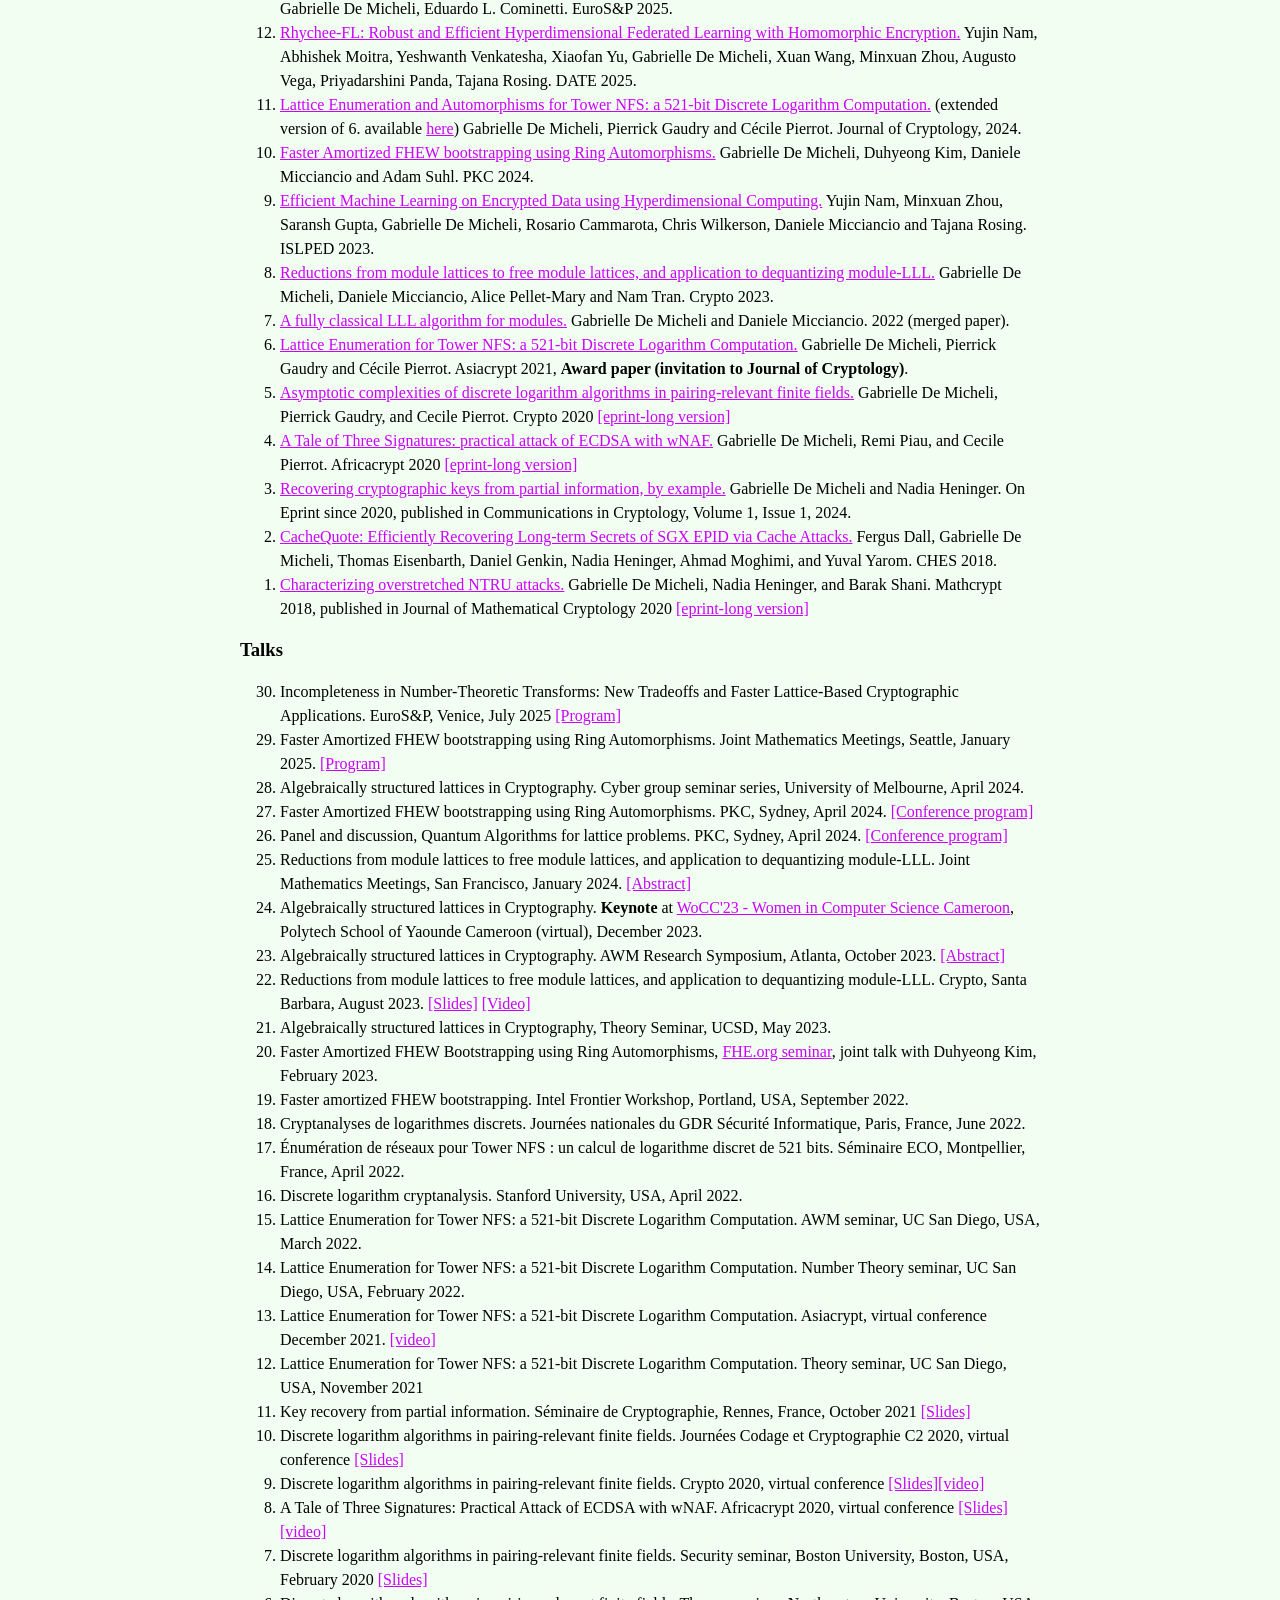
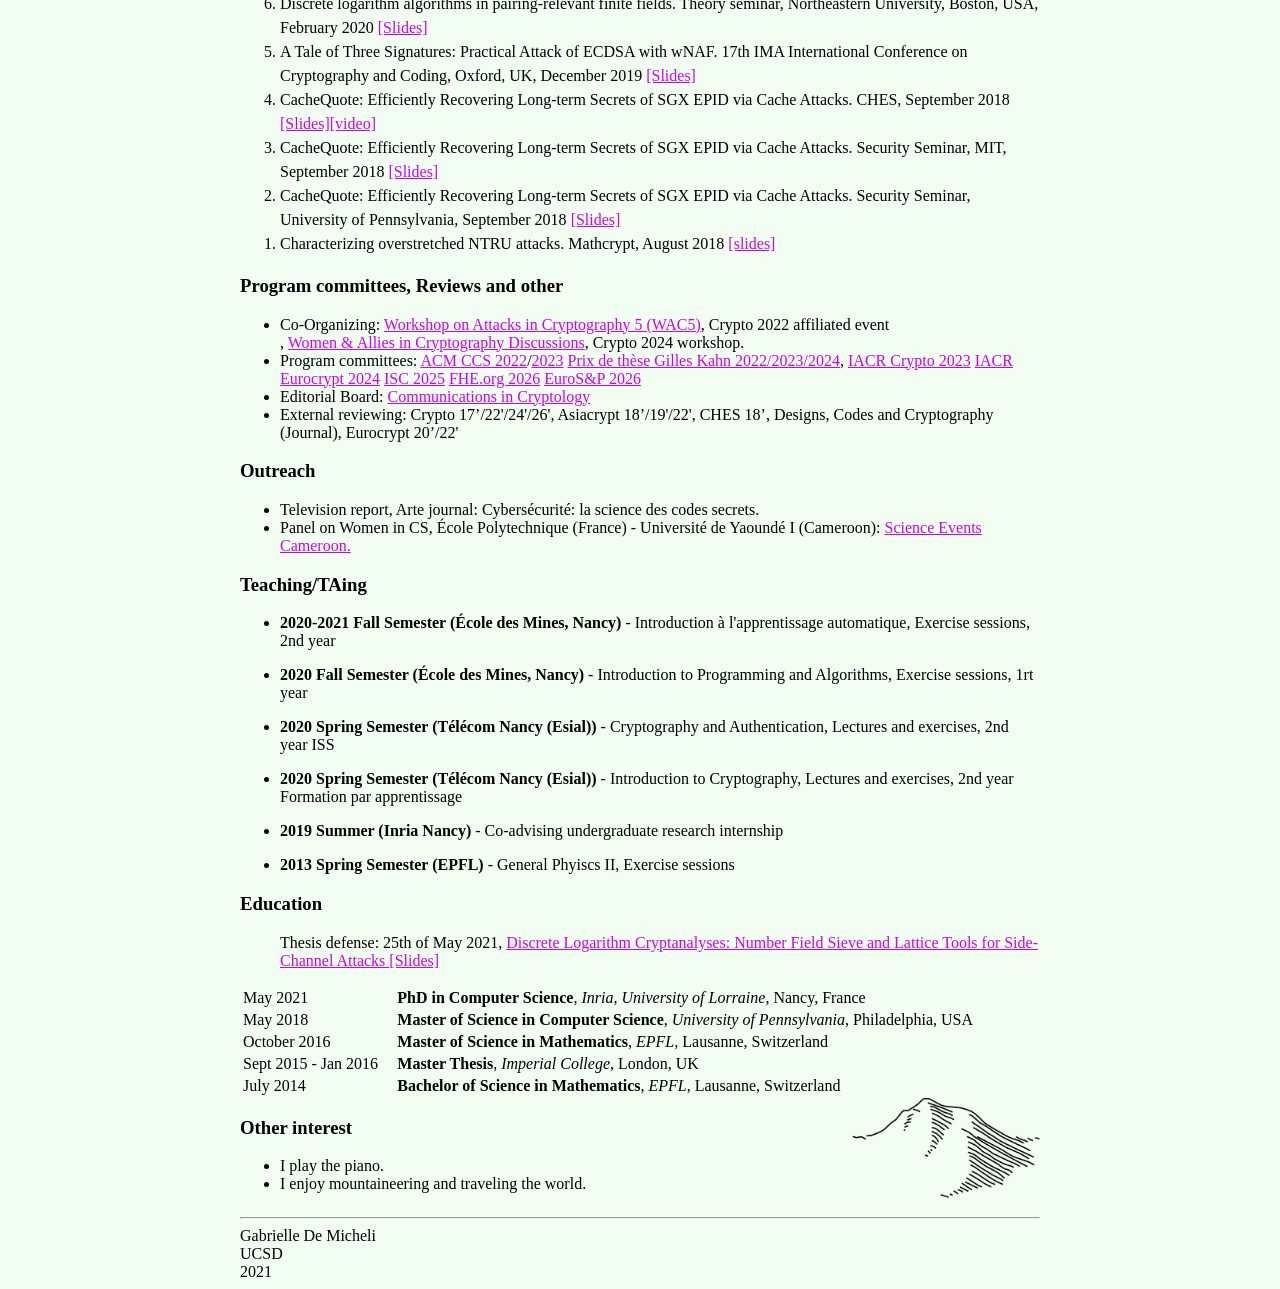
==== commit 168541e3: "added one accepted paper" ====
--- a/index.html
+++ b/index.html
@@ -105,7 +105,7 @@
          <ol reversed style="line-height: 1.5em; margin-bottom: 15px">
          	 <li><a href ="https://arxiv.org/pdf/2608.08506v1"> Understanding Calibration and Truncation Error Propagation in Training-Free Low-Rank Compression for LLMs.</a> Mohanad Odema, Gabrielle De Micheli, Dayin Gou, Nilesh Malpeddi, Prathamesh Vaste, Jacob Song. COLM 2026.
           </li> 
- <li><a href ="https://arxiv.org/pdf/2604.00546"> Lightweight, Practical Encrypted Face Recognition with GPU Support.</a> Gabrielle De Micheli, Syed Mahbub Hafiz, Geovandro Pereira, Eduardo L Cominetti, Thales B Paiva, Jina Choi, Marcos A Simplicio Jr, Bahattin Yildiz. In submission.
+ <li><a href ="https://arxiv.org/pdf/2604.00546"> Lightweight, Practical Encrypted Face Recognition with GPU Support.</a> Gabrielle De Micheli, Syed Mahbub Hafiz, Geovandro Pereira, Eduardo L Cominetti, Thales B Paiva, Jina Choi, Marcos A Simplicio Jr, Bahattin Yildiz. Journal of Information Security and Applications (JISA) 2026.
           </li> 
  <li><a href ="https://dl.acm.org/doi/abs/10.1145/3774905.3794700"> PAC to the Future: Zero-Knowledge Proofs of PAC Private Systems.</a> Guilhem Repetto, Nojan Sheybani, Gabrielle De Micheli, Farinaz Koushanfar. Proceedings of the ACM Web Conference 2026.
           </li>         
